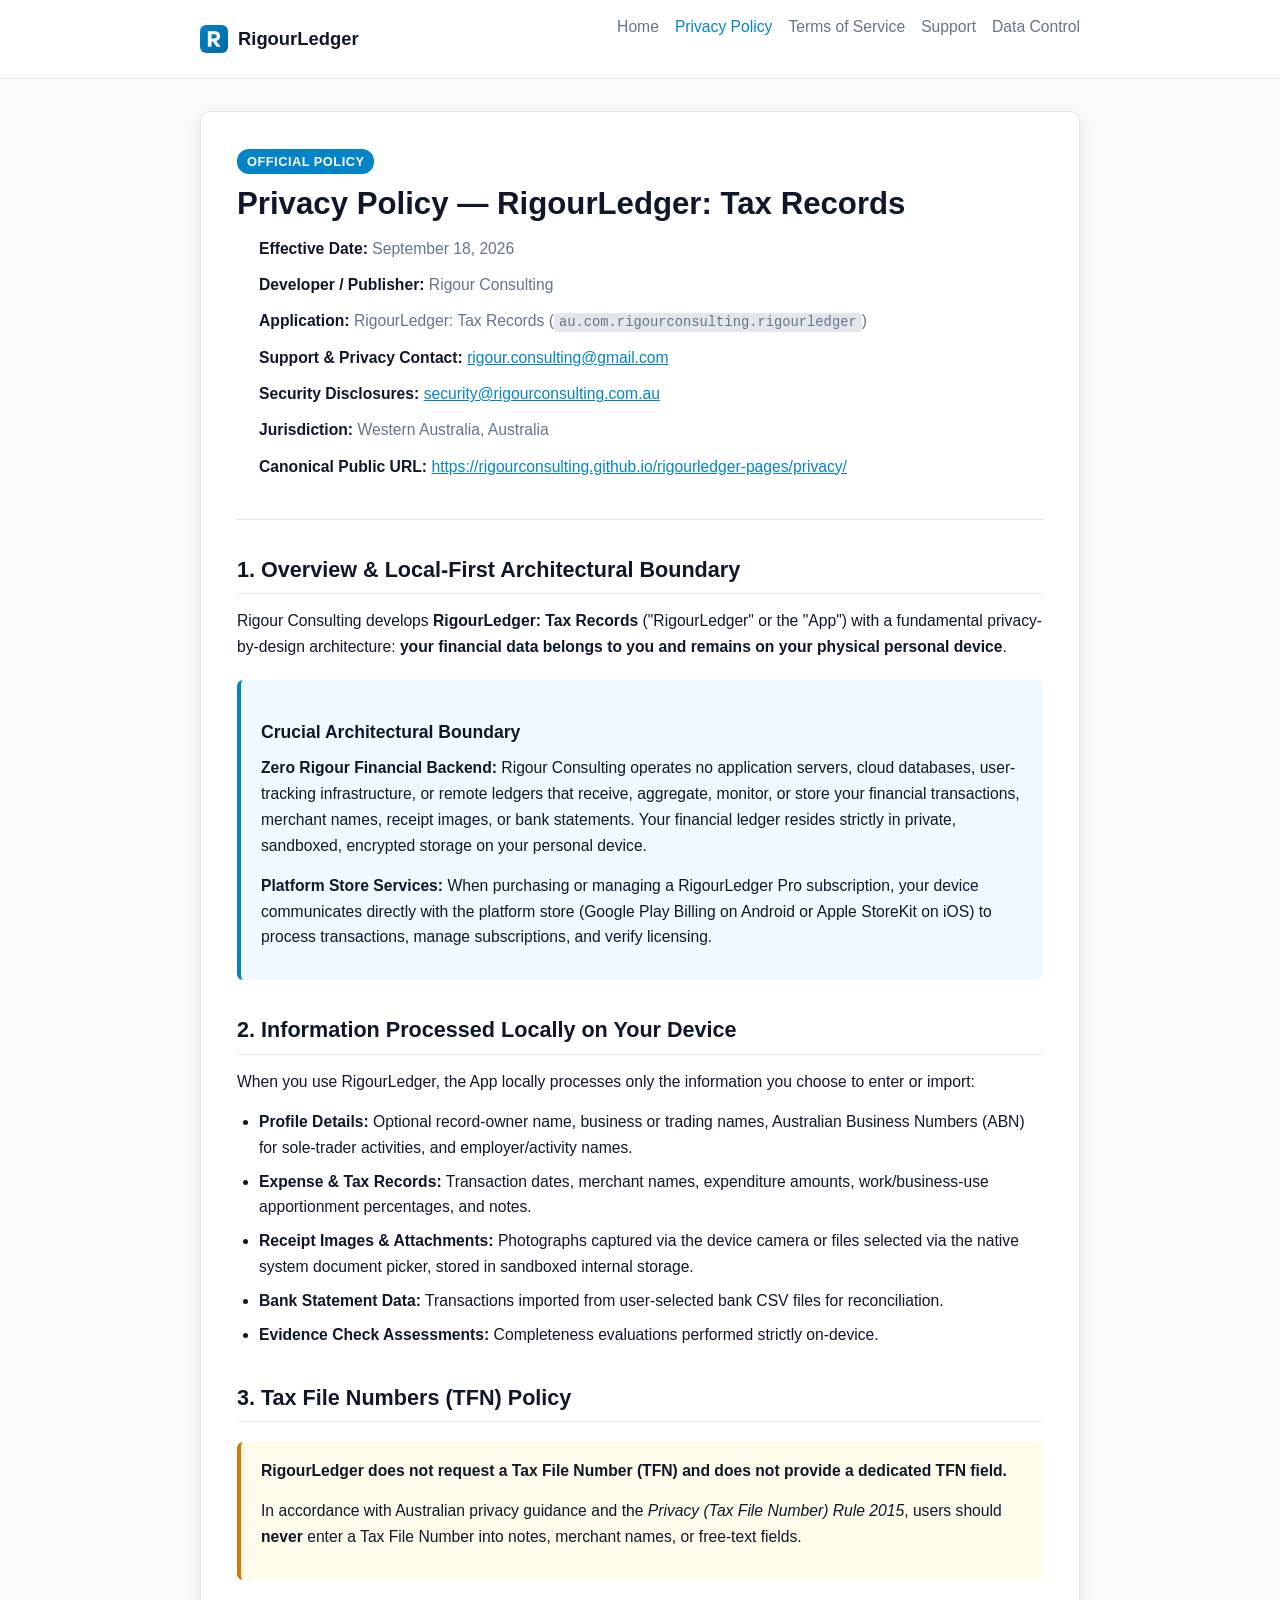
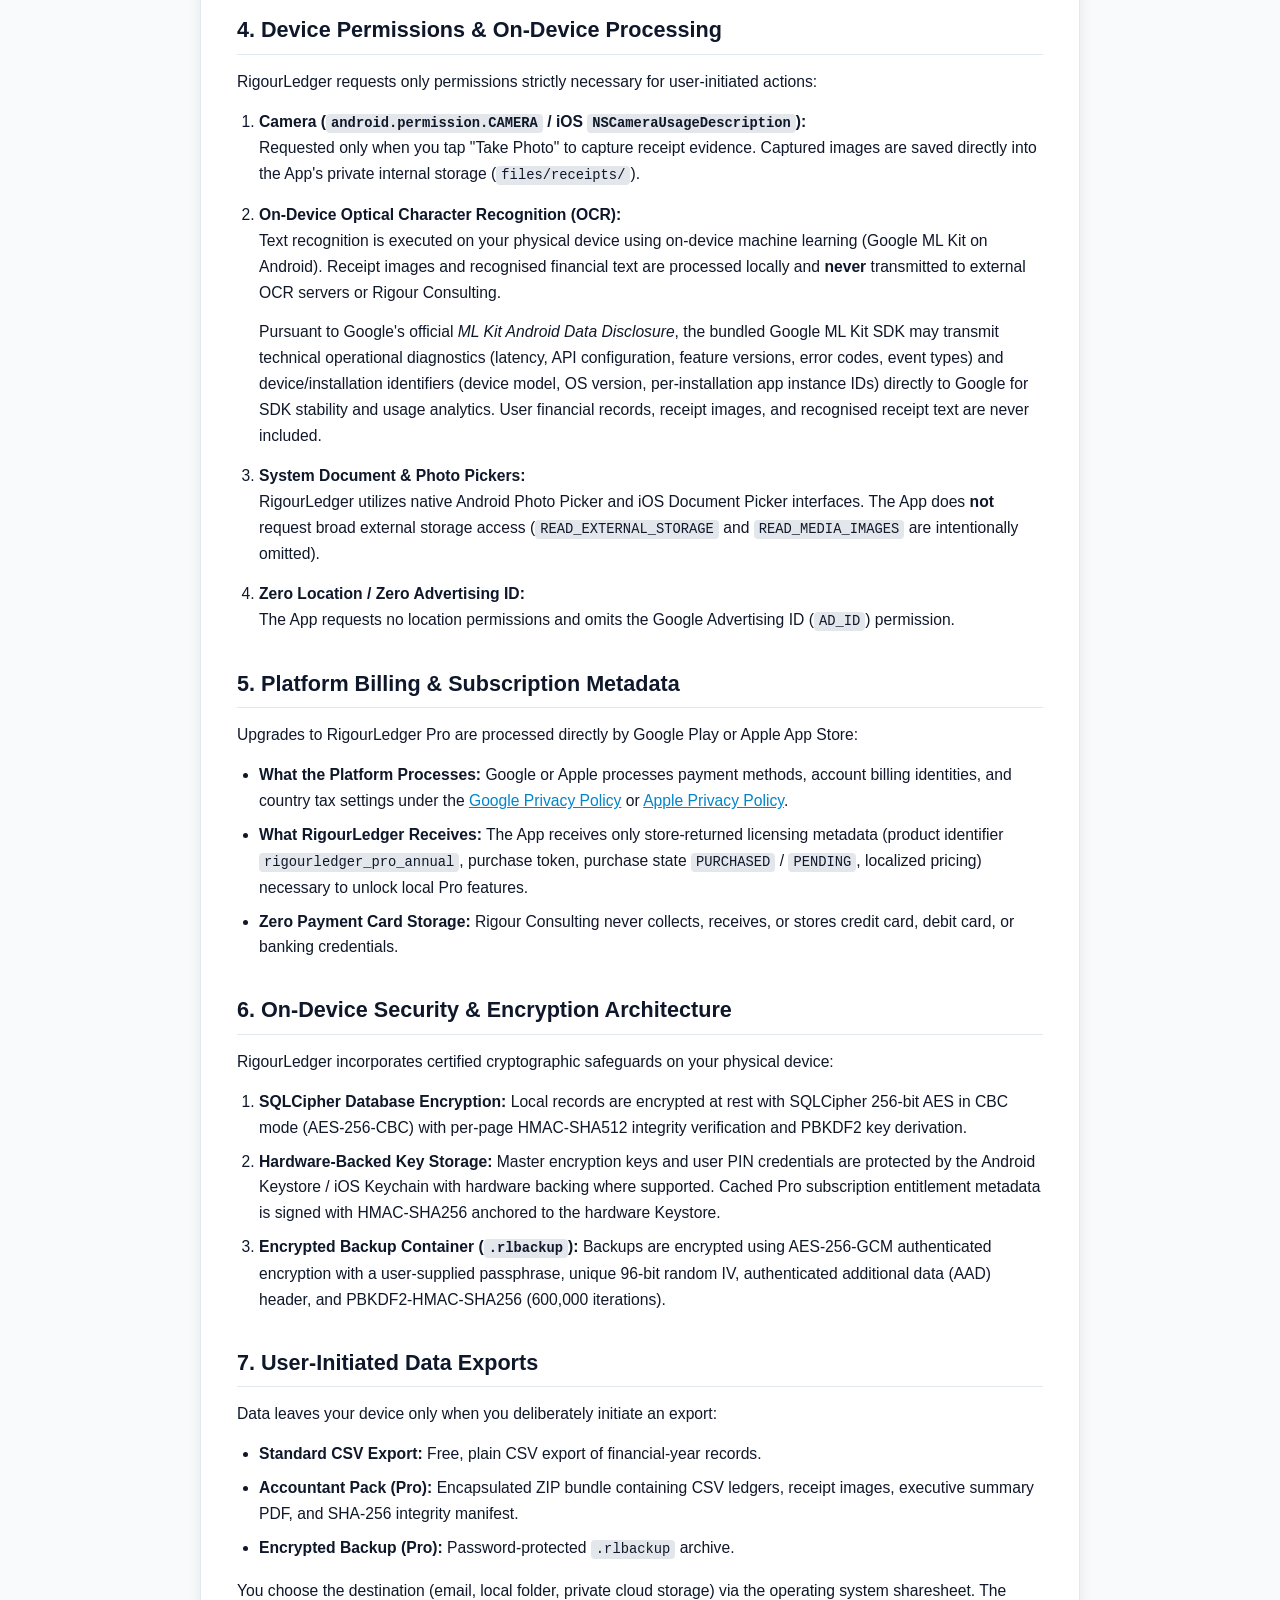
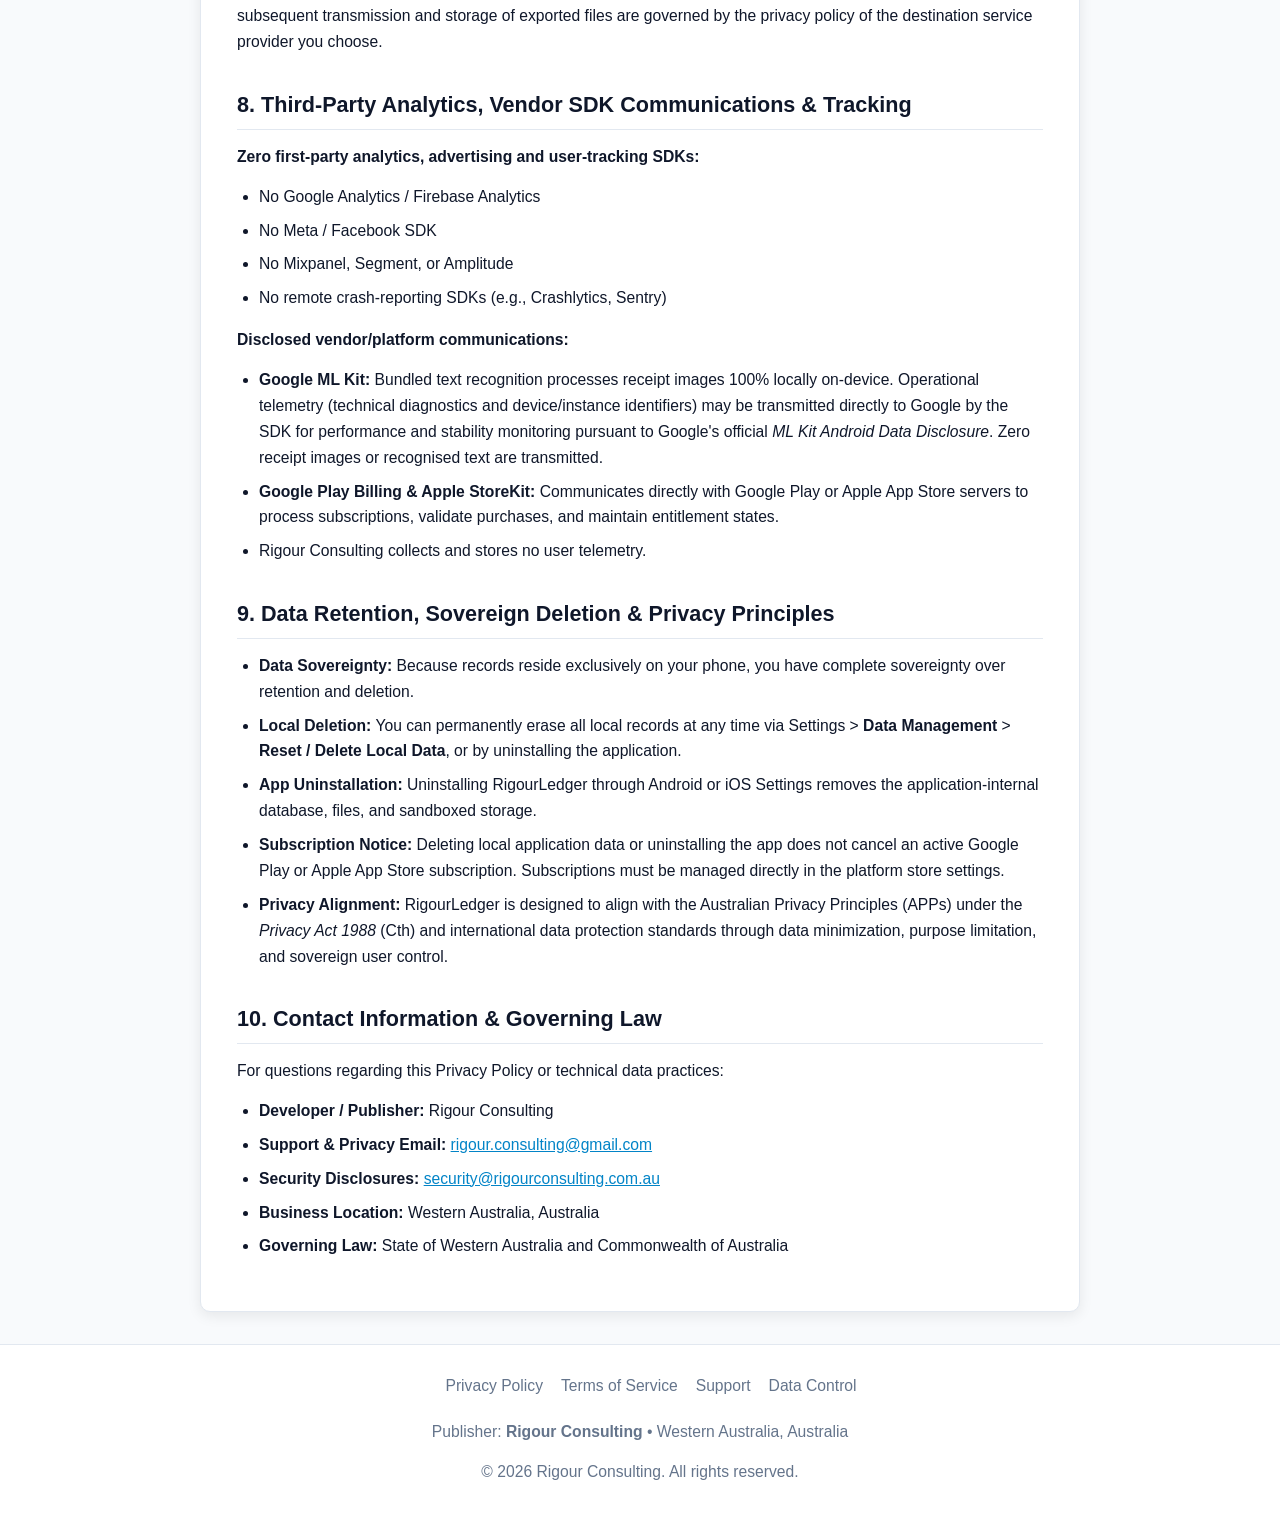
==== privacy/index.html @ b6b95591 "RigourLedger public compliance, legal and customer support portal" ====
<!DOCTYPE html>
<html lang="en">
<head>
  <meta charset="UTF-8">
  <meta name="viewport" content="width=device-width, initial-scale=1.0">
  <meta name="description" content="Privacy Policy for RigourLedger: Tax Records — A local-first, privacy-by-design Australian tax record-keeping application by Rigour Consulting.">
  <title>Privacy Policy — RigourLedger: Tax Records</title>
  <link rel="stylesheet" href="../assets/site.css">
  <link rel="icon" type="image/svg+xml" href="../assets/rigourledger-mark.svg">
</head>
<body>
  <nav class="site-nav">
    <div class="nav-container">
      <a href="../" class="brand-link">
        <img src="../assets/rigourledger-mark.svg" alt="RigourLedger Logo" class="brand-logo">
        <span>RigourLedger</span>
      </a>
      <ul class="nav-links">
        <li><a href="../">Home</a></li>
        <li><a href="./" class="active">Privacy Policy</a></li>
        <li><a href="../terms/">Terms of Service</a></li>
        <li><a href="../support/">Support</a></li>
        <li><a href="../data-deletion/">Data Control</a></li>
      </ul>
    </div>
  </nav>

  <main class="main-content">
    <article class="doc-card">
      <header class="doc-header">
        <span class="badge">Official Policy</span>
        <h1>Privacy Policy — RigourLedger: Tax Records</h1>
        <ul class="meta-details">
          <li><strong>Effective Date:</strong> September 18, 2026</li>
          <li><strong>Developer / Publisher:</strong> Rigour Consulting</li>
          <li><strong>Application:</strong> RigourLedger: Tax Records (<code>au.com.rigourconsulting.rigourledger</code>)</li>
          <li><strong>Support &amp; Privacy Contact:</strong> <a href="mailto:rigour.consulting@gmail.com">rigour.consulting@gmail.com</a></li>
          <li><strong>Security Disclosures:</strong> <a href="mailto:security@rigourconsulting.com.au">security@rigourconsulting.com.au</a></li>
          <li><strong>Jurisdiction:</strong> Western Australia, Australia</li>
          <li><strong>Canonical Public URL:</strong> <a href="https://rigourconsulting.github.io/rigourledger-pages/privacy/">https://rigourconsulting.github.io/rigourledger-pages/privacy/</a></li>
        </ul>
      </header>

      <section>
        <h2>1. Overview &amp; Local-First Architectural Boundary</h2>
        <p>Rigour Consulting develops <strong>RigourLedger: Tax Records</strong> ("RigourLedger" or the "App") with a fundamental privacy-by-design architecture: <strong>your financial data belongs to you and remains on your physical personal device</strong>.</p>

        <div class="callout">
          <h3>Crucial Architectural Boundary</h3>
          <p><strong>Zero Rigour Financial Backend:</strong> Rigour Consulting operates no application servers, cloud databases, user-tracking infrastructure, or remote ledgers that receive, aggregate, monitor, or store your financial transactions, merchant names, receipt images, or bank statements. Your financial ledger resides strictly in private, sandboxed, encrypted storage on your personal device.</p>
          <p><strong>Platform Store Services:</strong> When purchasing or managing a RigourLedger Pro subscription, your device communicates directly with the platform store (Google Play Billing on Android or Apple StoreKit on iOS) to process transactions, manage subscriptions, and verify licensing.</p>
        </div>
      </section>

      <section>
        <h2>2. Information Processed Locally on Your Device</h2>
        <p>When you use RigourLedger, the App locally processes only the information you choose to enter or import:</p>
        <ul>
          <li><strong>Profile Details:</strong> Optional record-owner name, business or trading names, Australian Business Numbers (ABN) for sole-trader activities, and employer/activity names.</li>
          <li><strong>Expense &amp; Tax Records:</strong> Transaction dates, merchant names, expenditure amounts, work/business-use apportionment percentages, and notes.</li>
          <li><strong>Receipt Images &amp; Attachments:</strong> Photographs captured via the device camera or files selected via the native system document picker, stored in sandboxed internal storage.</li>
          <li><strong>Bank Statement Data:</strong> Transactions imported from user-selected bank CSV files for reconciliation.</li>
          <li><strong>Evidence Check Assessments:</strong> Completeness evaluations performed strictly on-device.</li>
        </ul>
      </section>

      <section>
        <h2>3. Tax File Numbers (TFN) Policy</h2>
        <div class="callout-warning">
          <p><strong>RigourLedger does not request a Tax File Number (TFN) and does not provide a dedicated TFN field.</strong></p>
          <p>In accordance with Australian privacy guidance and the <em>Privacy (Tax File Number) Rule 2015</em>, users should <strong>never</strong> enter a Tax File Number into notes, merchant names, or free-text fields.</p>
        </div>
      </section>

      <section>
        <h2>4. Device Permissions &amp; On-Device Processing</h2>
        <p>RigourLedger requests only permissions strictly necessary for user-initiated actions:</p>
        <ol>
          <li>
            <strong>Camera (<code>android.permission.CAMERA</code> / iOS <code>NSCameraUsageDescription</code>):</strong>
            <p>Requested only when you tap "Take Photo" to capture receipt evidence. Captured images are saved directly into the App's private internal storage (<code>files/receipts/</code>).</p>
          </li>
          <li>
            <strong>On-Device Optical Character Recognition (OCR):</strong>
            <p>Text recognition is executed on your physical device using on-device machine learning (Google ML Kit on Android). Receipt images and recognised financial text are processed locally and <strong>never</strong> transmitted to external OCR servers or Rigour Consulting.</p>
            <p>Pursuant to Google's official <em>ML Kit Android Data Disclosure</em>, the bundled Google ML Kit SDK may transmit technical operational diagnostics (latency, API configuration, feature versions, error codes, event types) and device/installation identifiers (device model, OS version, per-installation app instance IDs) directly to Google for SDK stability and usage analytics. User financial records, receipt images, and recognised receipt text are never included.</p>
          </li>
          <li>
            <strong>System Document &amp; Photo Pickers:</strong>
            <p>RigourLedger utilizes native Android Photo Picker and iOS Document Picker interfaces. The App does <strong>not</strong> request broad external storage access (<code>READ_EXTERNAL_STORAGE</code> and <code>READ_MEDIA_IMAGES</code> are intentionally omitted).</p>
          </li>
          <li>
            <strong>Zero Location / Zero Advertising ID:</strong>
            <p>The App requests no location permissions and omits the Google Advertising ID (<code>AD_ID</code>) permission.</p>
          </li>
        </ol>
      </section>

      <section>
        <h2>5. Platform Billing &amp; Subscription Metadata</h2>
        <p>Upgrades to RigourLedger Pro are processed directly by Google Play or Apple App Store:</p>
        <ul>
          <li><strong>What the Platform Processes:</strong> Google or Apple processes payment methods, account billing identities, and country tax settings under the <a href="https://policies.google.com/privacy" target="_blank" rel="noopener noreferrer">Google Privacy Policy</a> or <a href="https://www.apple.com/legal/privacy/" target="_blank" rel="noopener noreferrer">Apple Privacy Policy</a>.</li>
          <li><strong>What RigourLedger Receives:</strong> The App receives only store-returned licensing metadata (product identifier <code>rigourledger_pro_annual</code>, purchase token, purchase state <code>PURCHASED</code> / <code>PENDING</code>, localized pricing) necessary to unlock local Pro features.</li>
          <li><strong>Zero Payment Card Storage:</strong> Rigour Consulting never collects, receives, or stores credit card, debit card, or banking credentials.</li>
        </ul>
      </section>

      <section>
        <h2>6. On-Device Security &amp; Encryption Architecture</h2>
        <p>RigourLedger incorporates certified cryptographic safeguards on your physical device:</p>
        <ol>
          <li><strong>SQLCipher Database Encryption:</strong> Local records are encrypted at rest with SQLCipher 256-bit AES in CBC mode (AES-256-CBC) with per-page HMAC-SHA512 integrity verification and PBKDF2 key derivation.</li>
          <li><strong>Hardware-Backed Key Storage:</strong> Master encryption keys and user PIN credentials are protected by the Android Keystore / iOS Keychain with hardware backing where supported. Cached Pro subscription entitlement metadata is signed with HMAC-SHA256 anchored to the hardware Keystore.</li>
          <li><strong>Encrypted Backup Container (<code>.rlbackup</code>):</strong> Backups are encrypted using AES-256-GCM authenticated encryption with a user-supplied passphrase, unique 96-bit random IV, authenticated additional data (AAD) header, and PBKDF2-HMAC-SHA256 (600,000 iterations).</li>
        </ol>
      </section>

      <section>
        <h2>7. User-Initiated Data Exports</h2>
        <p>Data leaves your device only when you deliberately initiate an export:</p>
        <ul>
          <li><strong>Standard CSV Export:</strong> Free, plain CSV export of financial-year records.</li>
          <li><strong>Accountant Pack (Pro):</strong> Encapsulated ZIP bundle containing CSV ledgers, receipt images, executive summary PDF, and SHA-256 integrity manifest.</li>
          <li><strong>Encrypted Backup (Pro):</strong> Password-protected <code>.rlbackup</code> archive.</li>
        </ul>
        <p>You choose the destination (email, local folder, private cloud storage) via the operating system sharesheet. The subsequent transmission and storage of exported files are governed by the privacy policy of the destination service provider you choose.</p>
      </section>

      <section>
        <h2>8. Third-Party Analytics, Vendor SDK Communications &amp; Tracking</h2>
        <p><strong>Zero first-party analytics, advertising and user-tracking SDKs:</strong></p>
        <ul>
          <li>No Google Analytics / Firebase Analytics</li>
          <li>No Meta / Facebook SDK</li>
          <li>No Mixpanel, Segment, or Amplitude</li>
          <li>No remote crash-reporting SDKs (e.g., Crashlytics, Sentry)</li>
        </ul>
        <p><strong>Disclosed vendor/platform communications:</strong></p>
        <ul>
          <li><strong>Google ML Kit:</strong> Bundled text recognition processes receipt images 100% locally on-device. Operational telemetry (technical diagnostics and device/instance identifiers) may be transmitted directly to Google by the SDK for performance and stability monitoring pursuant to Google's official <em>ML Kit Android Data Disclosure</em>. Zero receipt images or recognised text are transmitted.</li>
          <li><strong>Google Play Billing &amp; Apple StoreKit:</strong> Communicates directly with Google Play or Apple App Store servers to process subscriptions, validate purchases, and maintain entitlement states.</li>
          <li>Rigour Consulting collects and stores no user telemetry.</li>
        </ul>
      </section>

      <section>
        <h2>9. Data Retention, Sovereign Deletion &amp; Privacy Principles</h2>
        <ul>
          <li><strong>Data Sovereignty:</strong> Because records reside exclusively on your phone, you have complete sovereignty over retention and deletion.</li>
          <li><strong>Local Deletion:</strong> You can permanently erase all local records at any time via Settings &gt; <strong>Data Management</strong> &gt; <strong>Reset / Delete Local Data</strong>, or by uninstalling the application.</li>
          <li><strong>App Uninstallation:</strong> Uninstalling RigourLedger through Android or iOS Settings removes the application-internal database, files, and sandboxed storage.</li>
          <li><strong>Subscription Notice:</strong> Deleting local application data or uninstalling the app does not cancel an active Google Play or Apple App Store subscription. Subscriptions must be managed directly in the platform store settings.</li>
          <li><strong>Privacy Alignment:</strong> RigourLedger is designed to align with the Australian Privacy Principles (APPs) under the <em>Privacy Act 1988</em> (Cth) and international data protection standards through data minimization, purpose limitation, and sovereign user control.</li>
        </ul>
      </section>

      <section>
        <h2>10. Contact Information &amp; Governing Law</h2>
        <p>For questions regarding this Privacy Policy or technical data practices:</p>
        <ul>
          <li><strong>Developer / Publisher:</strong> Rigour Consulting</li>
          <li><strong>Support &amp; Privacy Email:</strong> <a href="mailto:rigour.consulting@gmail.com">rigour.consulting@gmail.com</a></li>
          <li><strong>Security Disclosures:</strong> <a href="mailto:security@rigourconsulting.com.au">security@rigourconsulting.com.au</a></li>
          <li><strong>Business Location:</strong> Western Australia, Australia</li>
          <li><strong>Governing Law:</strong> State of Western Australia and Commonwealth of Australia</li>
        </ul>
      </section>
    </article>
  </main>

  <footer class="site-footer">
    <ul class="footer-nav">
      <li><a href="../privacy/" class="active">Privacy Policy</a></li>
      <li><a href="../terms/">Terms of Service</a></li>
      <li><a href="../support/">Support</a></li>
      <li><a href="../data-deletion/">Data Control</a></li>
    </ul>
    <p>Publisher: <strong>Rigour Consulting</strong> &bull; Western Australia, Australia</p>
    <p>&copy; 2026 Rigour Consulting. All rights reserved.</p>
  </footer>
</body>
</html>
---- assets/site.css ----
:root {
  --bg-color: #0f172a;
  --card-bg: #1e293b;
  --border-color: #334155;
  --text-main: #f8fafc;
  --text-muted: #94a3b8;
  --accent: #38bdf8;
  --accent-hover: #0284c7;
  --accent-badge: #0284c7;
  --callout-bg: #0c4a6e;
  --callout-border: #38bdf8;
  --warning-bg: #451a03;
  --warning-border: #f59e0b;
  --nav-bg: rgba(15, 23, 42, 0.9);
}

@media (prefers-color-scheme: light) {
  :root {
    --bg-color: #f8fafc;
    --card-bg: #ffffff;
    --border-color: #e2e8f0;
    --text-main: #0f172a;
    --text-muted: #64748b;
    --accent: #0284c7;
    --accent-hover: #0369a1;
    --accent-badge: #0284c7;
    --callout-bg: #f0f9ff;
    --callout-border: #0284c7;
    --warning-bg: #fffbeb;
    --warning-border: #d97706;
    --nav-bg: rgba(255, 255, 255, 0.9);
  }
}

* {
  box-sizing: border-box;
  margin: 0;
  padding: 0;
}

body {
  font-family: -apple-system, BlinkMacSystemFont, "Segoe UI", Roboto, Helvetica, Arial, sans-serif;
  line-height: 1.65;
  color: var(--text-main);
  background-color: var(--bg-color);
  padding: 0;
  min-height: 100vh;
  display: flex;
  flex-direction: column;
}

.site-nav {
  position: sticky;
  top: 0;
  backdrop-filter: blur(8px);
  background-color: var(--nav-bg);
  border-bottom: 1px solid var(--border-color);
  z-index: 100;
}

.nav-container {
  max-width: 920px;
  margin: 0 auto;
  padding: 14px 20px;
  display: flex;
  justify-content: space-between;
  align-items: center;
  flex-wrap: wrap;
  gap: 12px;
}

.brand-link {
  display: flex;
  align-items: center;
  gap: 10px;
  text-decoration: none;
  color: var(--text-main);
  font-weight: 700;
  font-size: 1.15rem;
}

.brand-logo {
  width: 28px;
  height: 28px;
}

.nav-links {
  display: flex;
  gap: 16px;
  list-style: none;
  font-size: 0.92rem;
  flex-wrap: wrap;
}

.nav-links a {
  text-decoration: none;
  color: var(--text-muted);
  font-weight: 500;
  transition: color 0.15s ease;
}

.nav-links a:hover,
.nav-links a.active {
  color: var(--accent);
}

.main-content {
  flex: 1;
  max-width: 920px;
  width: 100%;
  margin: 32px auto;
  padding: 0 20px;
}

.doc-card {
  background: var(--card-bg);
  border: 1px solid var(--border-color);
  border-radius: 10px;
  padding: 36px;
  box-shadow: 0 4px 14px rgba(0, 0, 0, 0.08);
}

@media (max-width: 640px) {
  .doc-card {
    padding: 22px 18px;
  }
}

.doc-header {
  border-bottom: 1px solid var(--border-color);
  padding-bottom: 22px;
  margin-bottom: 28px;
}

h1 {
  font-size: 1.95rem;
  line-height: 1.3;
  margin-bottom: 10px;
  color: var(--text-main);
}

.badge {
  display: inline-block;
  background-color: var(--accent-badge);
  color: #ffffff;
  padding: 2px 10px;
  border-radius: 12px;
  font-size: 0.8rem;
  font-weight: 600;
  margin-bottom: 10px;
  text-transform: uppercase;
  letter-spacing: 0.5px;
}

.meta-details {
  list-style: none;
  font-size: 0.92rem;
  color: var(--text-muted);
  line-height: 1.8;
}

.meta-details strong {
  color: var(--text-main);
}

h2 {
  font-size: 1.35rem;
  margin-top: 32px;
  margin-bottom: 14px;
  border-bottom: 1px solid var(--border-color);
  padding-bottom: 6px;
  color: var(--text-main);
}

h3 {
  font-size: 1.1rem;
  margin-top: 22px;
  margin-bottom: 8px;
  color: var(--text-main);
}

p {
  margin-bottom: 14px;
  font-size: 0.98rem;
}

ul, ol {
  margin-bottom: 16px;
  padding-left: 22px;
}

li {
  margin-bottom: 8px;
  font-size: 0.98rem;
}

.callout {
  background-color: var(--callout-bg);
  border-left: 4px solid var(--callout-border);
  padding: 16px 20px;
  border-radius: 6px;
  margin: 20px 0;
}

.callout-warning {
  background-color: var(--warning-bg);
  border-left: 4px solid var(--warning-border);
  padding: 16px 20px;
  border-radius: 6px;
  margin: 20px 0;
}

code {
  font-family: ui-monospace, SFMono-Regular, "SF Mono", Menlo, Consolas, monospace;
  font-size: 0.88em;
  background-color: rgba(100, 116, 139, 0.18);
  padding: 2px 5px;
  border-radius: 4px;
}

a {
  color: var(--accent);
  text-decoration: underline;
}

a:hover {
  color: var(--accent-hover);
}

.site-footer {
  border-top: 1px solid var(--border-color);
  margin-top: auto;
  padding: 28px 20px;
  font-size: 0.88rem;
  color: var(--text-muted);
  text-align: center;
  background-color: var(--card-bg);
}

.footer-nav {
  display: flex;
  justify-content: center;
  gap: 18px;
  margin-bottom: 12px;
  flex-wrap: wrap;
  list-style: none;
}

.footer-nav a {
  color: var(--text-muted);
  text-decoration: none;
}

.footer-nav a:hover {
  color: var(--accent);
}

/* Home Grid Styles */
.hero {
  text-align: center;
  padding: 30px 10px 40px;
}

.hero-title {
  font-size: 2.4rem;
  font-weight: 800;
  margin-bottom: 8px;
  letter-spacing: -0.5px;
}

.hero-subtitle {
  font-size: 1.25rem;
  color: var(--accent);
  font-weight: 600;
  margin-bottom: 16px;
}

.hero-tagline {
  font-size: 1.05rem;
  color: var(--text-muted);
  max-width: 620px;
  margin: 0 auto;
}

.portal-grid {
  display: grid;
  grid-template-columns: repeat(auto-fit, minmax(250px, 1fr));
  gap: 20px;
  margin-top: 24px;
}

.portal-card {
  background: var(--card-bg);
  border: 1px solid var(--border-color);
  border-radius: 8px;
  padding: 24px;
  text-decoration: none;
  color: inherit;
  transition: transform 0.15s ease, border-color 0.15s ease;
  display: flex;
  flex-direction: column;
}

.portal-card:hover {
  transform: translateY(-2px);
  border-color: var(--accent);
}

.portal-card h3 {
  margin-top: 0;
  color: var(--accent);
  font-size: 1.15rem;
}

.portal-card p {
  color: var(--text-muted);
  font-size: 0.92rem;
  margin-bottom: 0;
  flex-grow: 1;
}
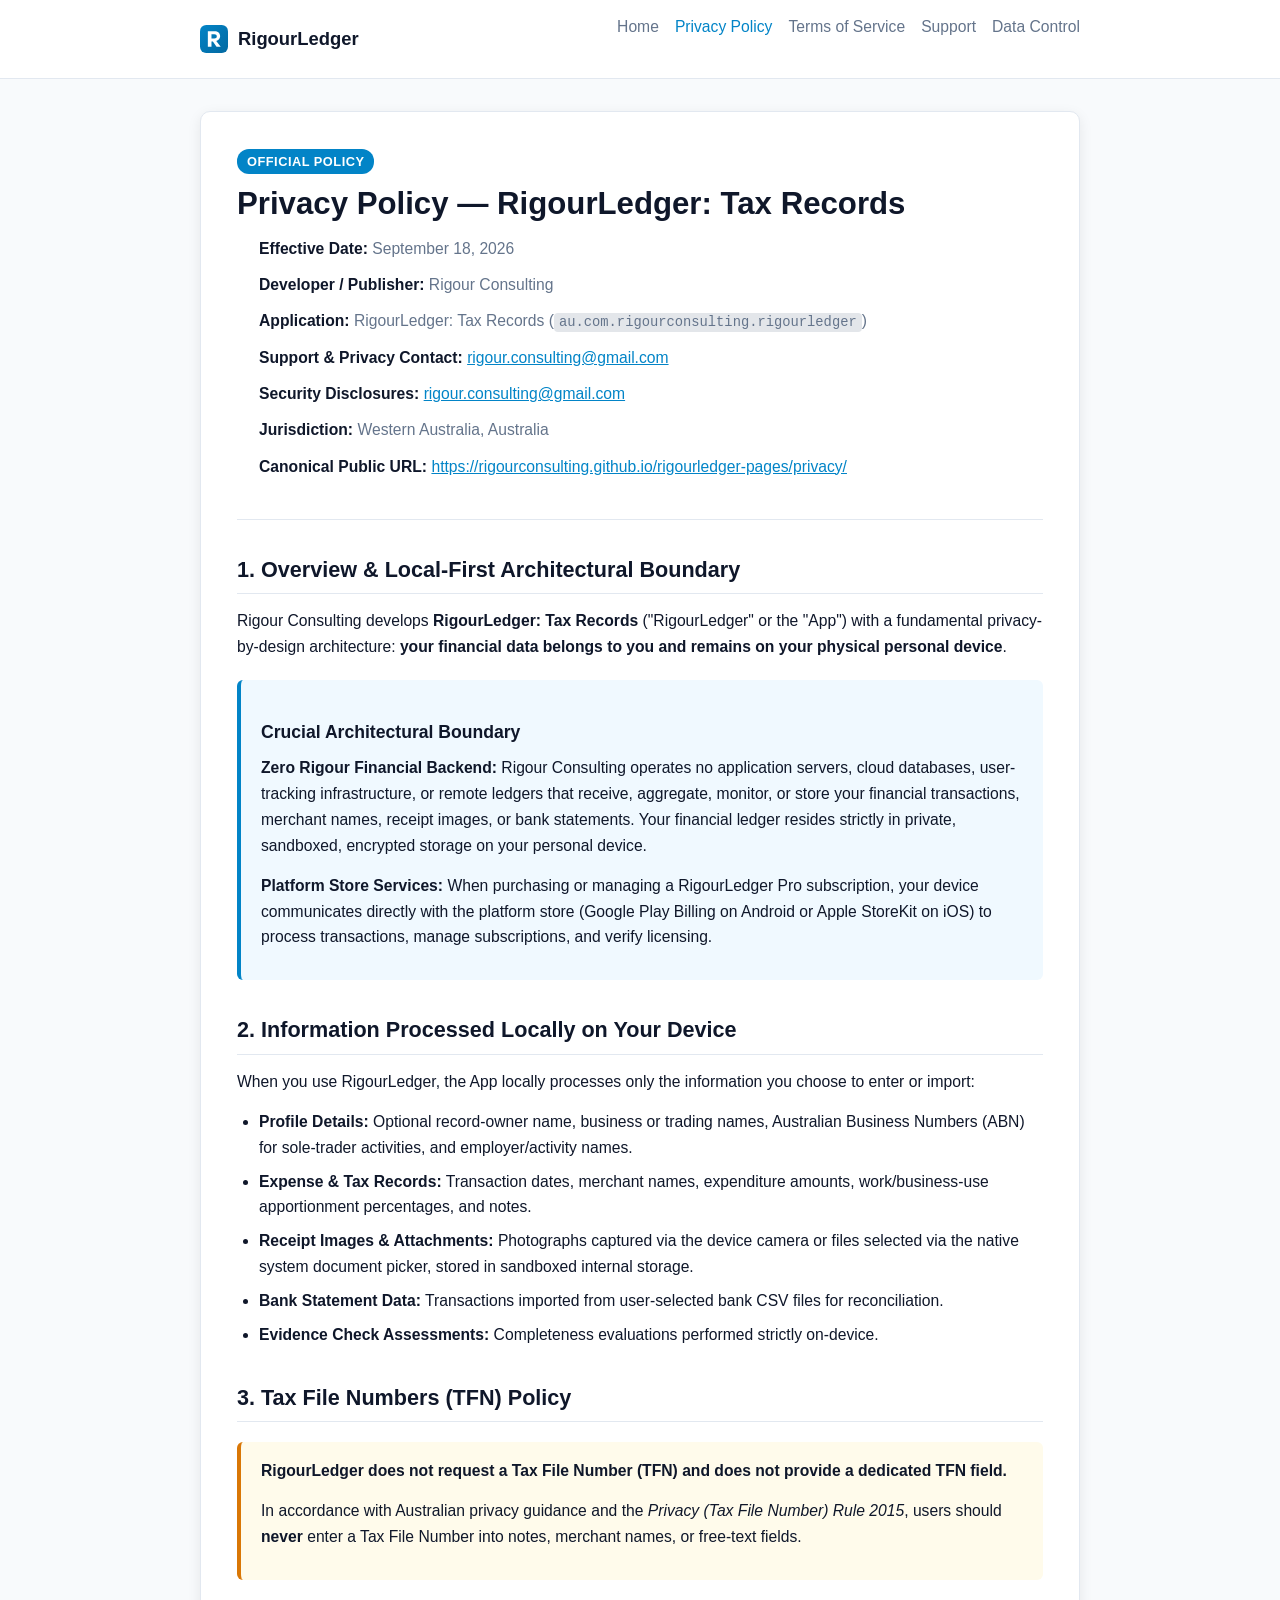
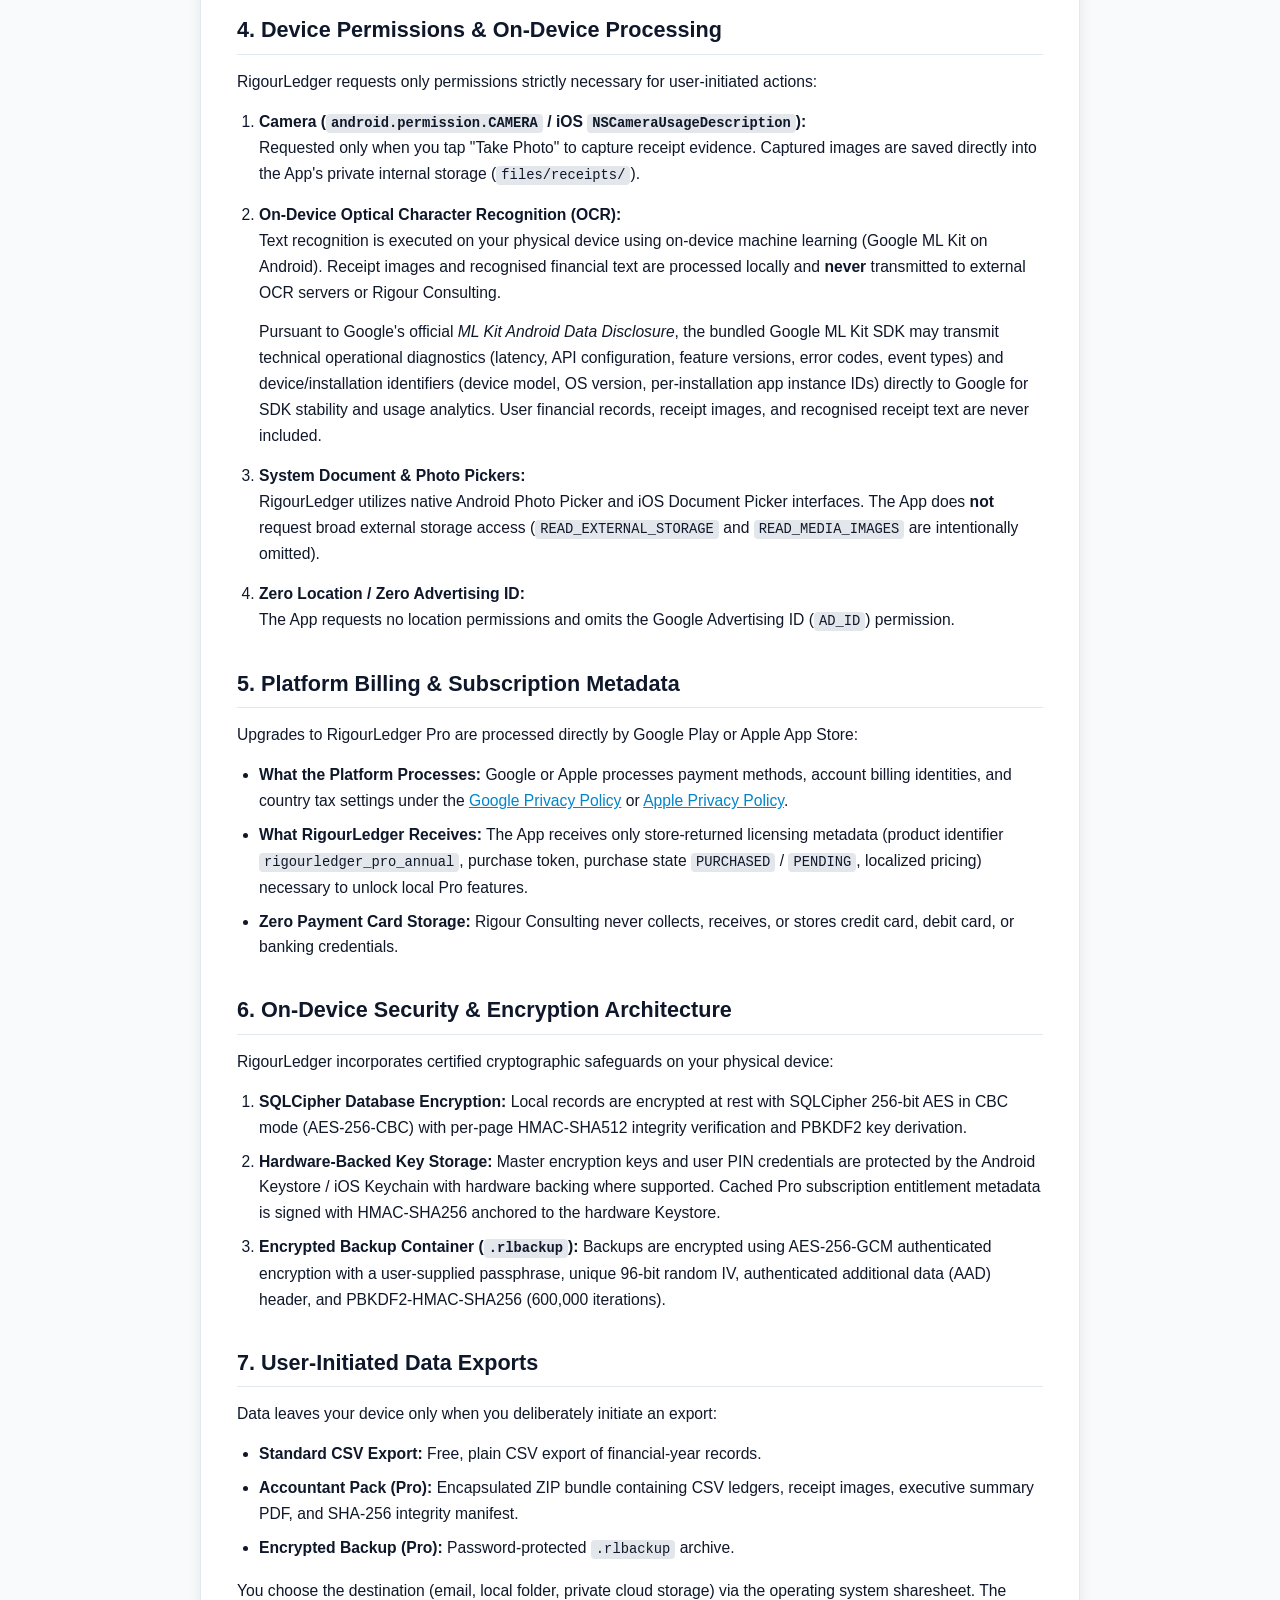
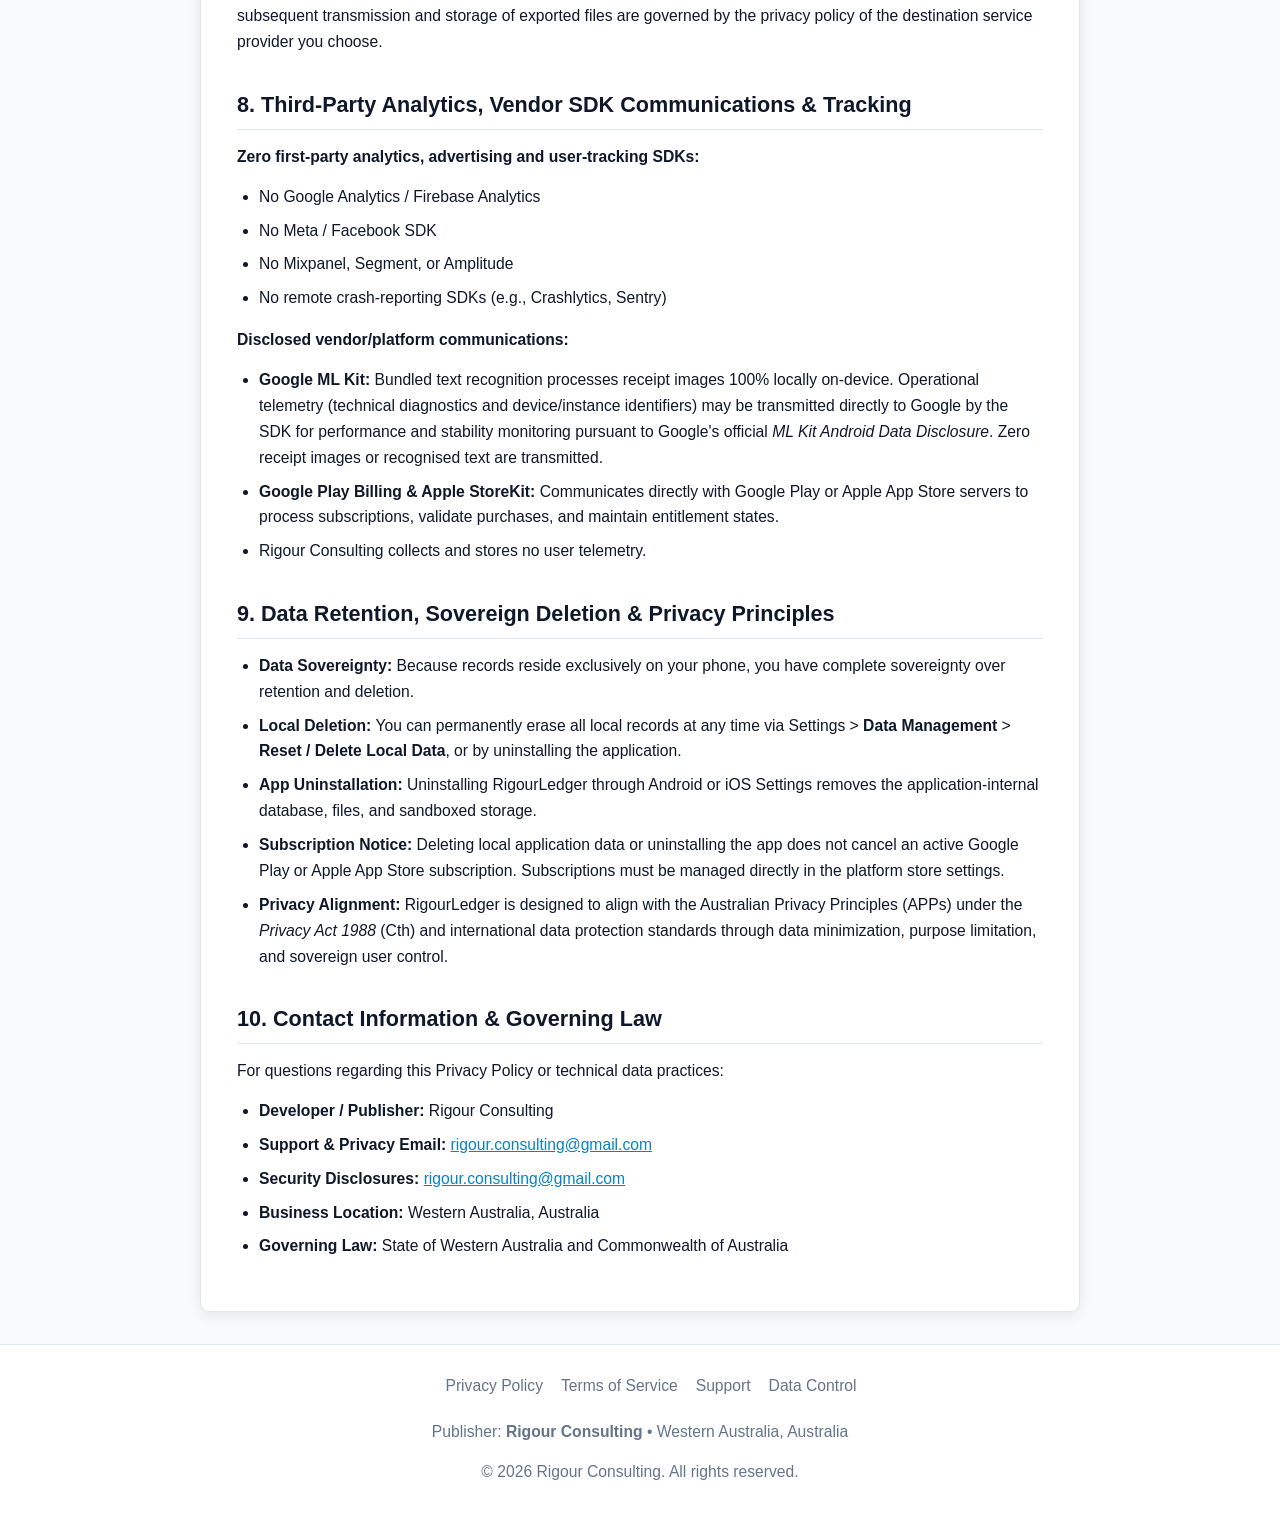
==== commit 1f447283: "fix(contact): align security inquiries email to rigour.consulting@gmail.com" ====
--- a/privacy/index.html
+++ b/privacy/index.html
@@ -35,7 +35,7 @@
           <li><strong>Developer / Publisher:</strong> Rigour Consulting</li>
           <li><strong>Application:</strong> RigourLedger: Tax Records (<code>au.com.rigourconsulting.rigourledger</code>)</li>
           <li><strong>Support &amp; Privacy Contact:</strong> <a href="mailto:rigour.consulting@gmail.com">rigour.consulting@gmail.com</a></li>
-          <li><strong>Security Disclosures:</strong> <a href="mailto:security@rigourconsulting.com.au">security@rigourconsulting.com.au</a></li>
+          <li><strong>Security Disclosures:</strong> <a href="mailto:rigour.consulting@gmail.com">rigour.consulting@gmail.com</a></li>
           <li><strong>Jurisdiction:</strong> Western Australia, Australia</li>
           <li><strong>Canonical Public URL:</strong> <a href="https://rigourconsulting.github.io/rigourledger-pages/privacy/">https://rigourconsulting.github.io/rigourledger-pages/privacy/</a></li>
         </ul>
@@ -161,7 +161,7 @@
         <ul>
           <li><strong>Developer / Publisher:</strong> Rigour Consulting</li>
           <li><strong>Support &amp; Privacy Email:</strong> <a href="mailto:rigour.consulting@gmail.com">rigour.consulting@gmail.com</a></li>
-          <li><strong>Security Disclosures:</strong> <a href="mailto:security@rigourconsulting.com.au">security@rigourconsulting.com.au</a></li>
+          <li><strong>Security Disclosures:</strong> <a href="mailto:rigour.consulting@gmail.com">rigour.consulting@gmail.com</a></li>
           <li><strong>Business Location:</strong> Western Australia, Australia</li>
           <li><strong>Governing Law:</strong> State of Western Australia and Commonwealth of Australia</li>
         </ul>
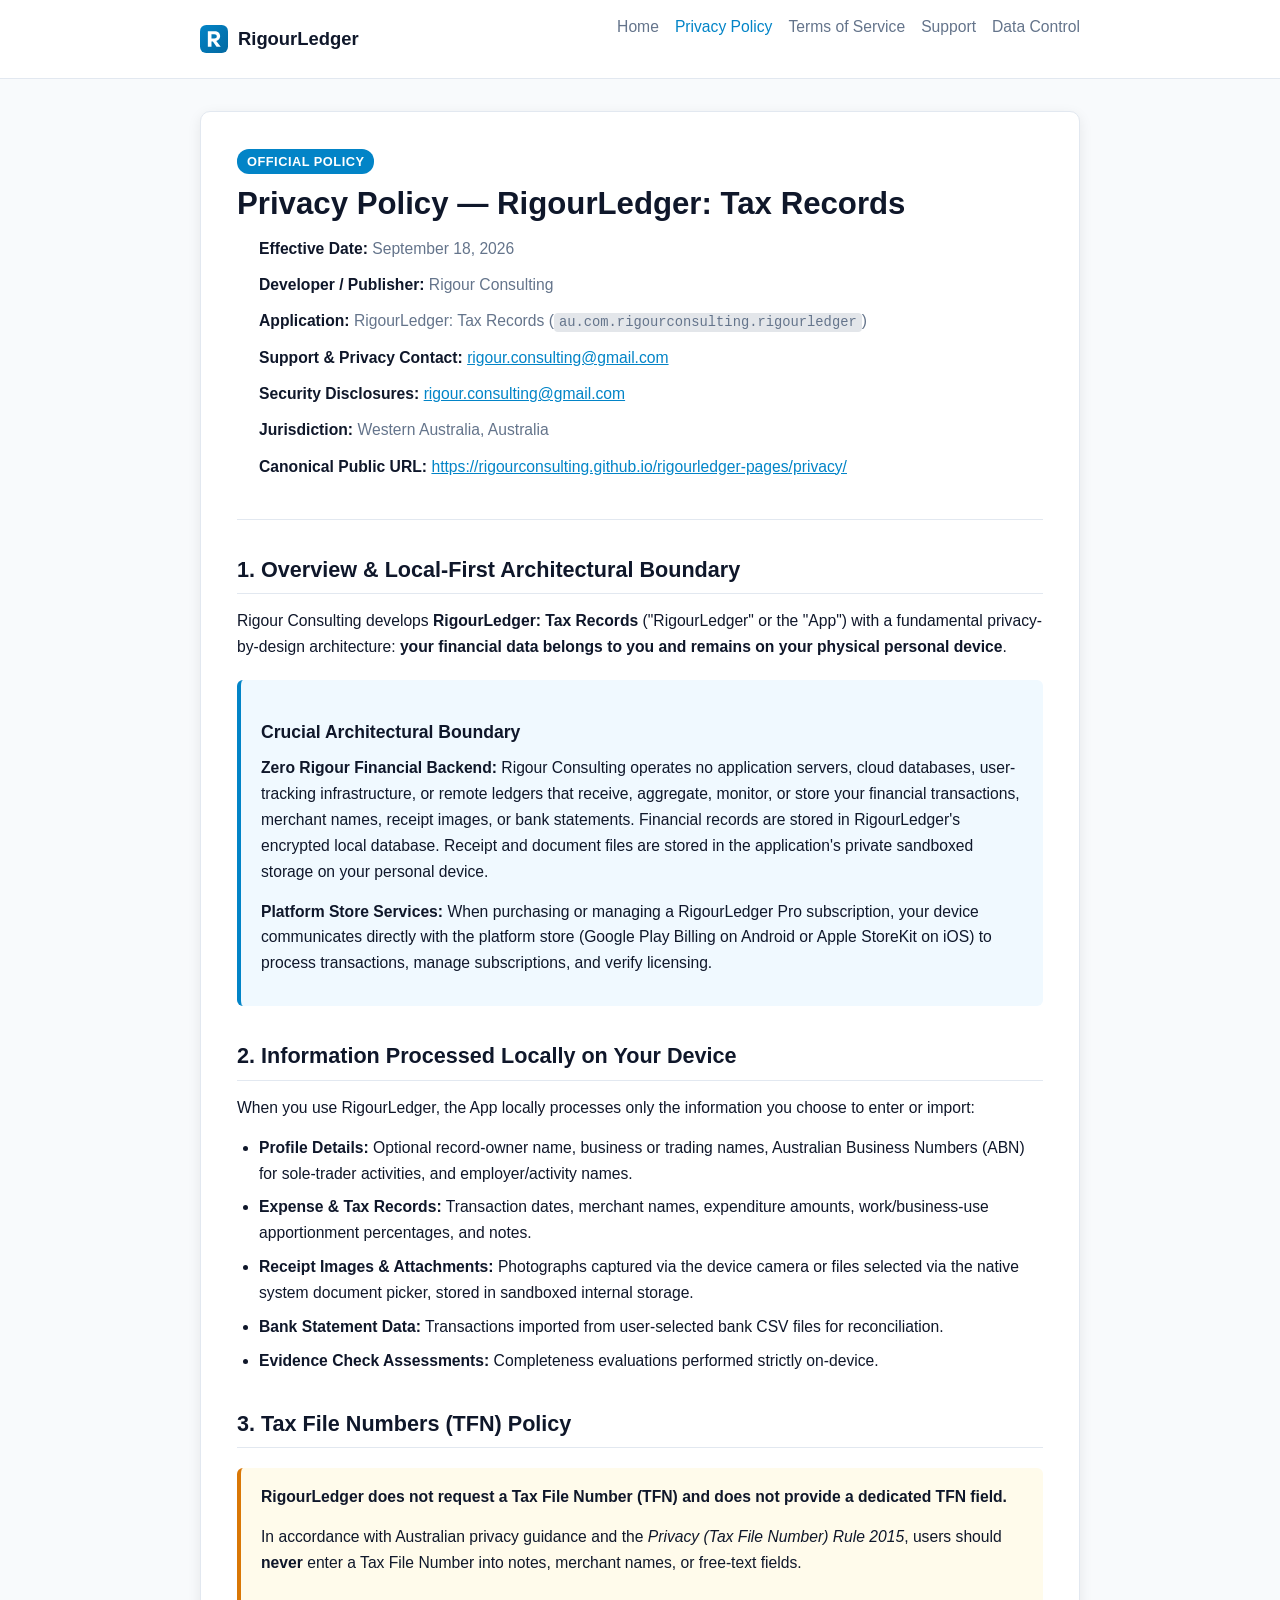
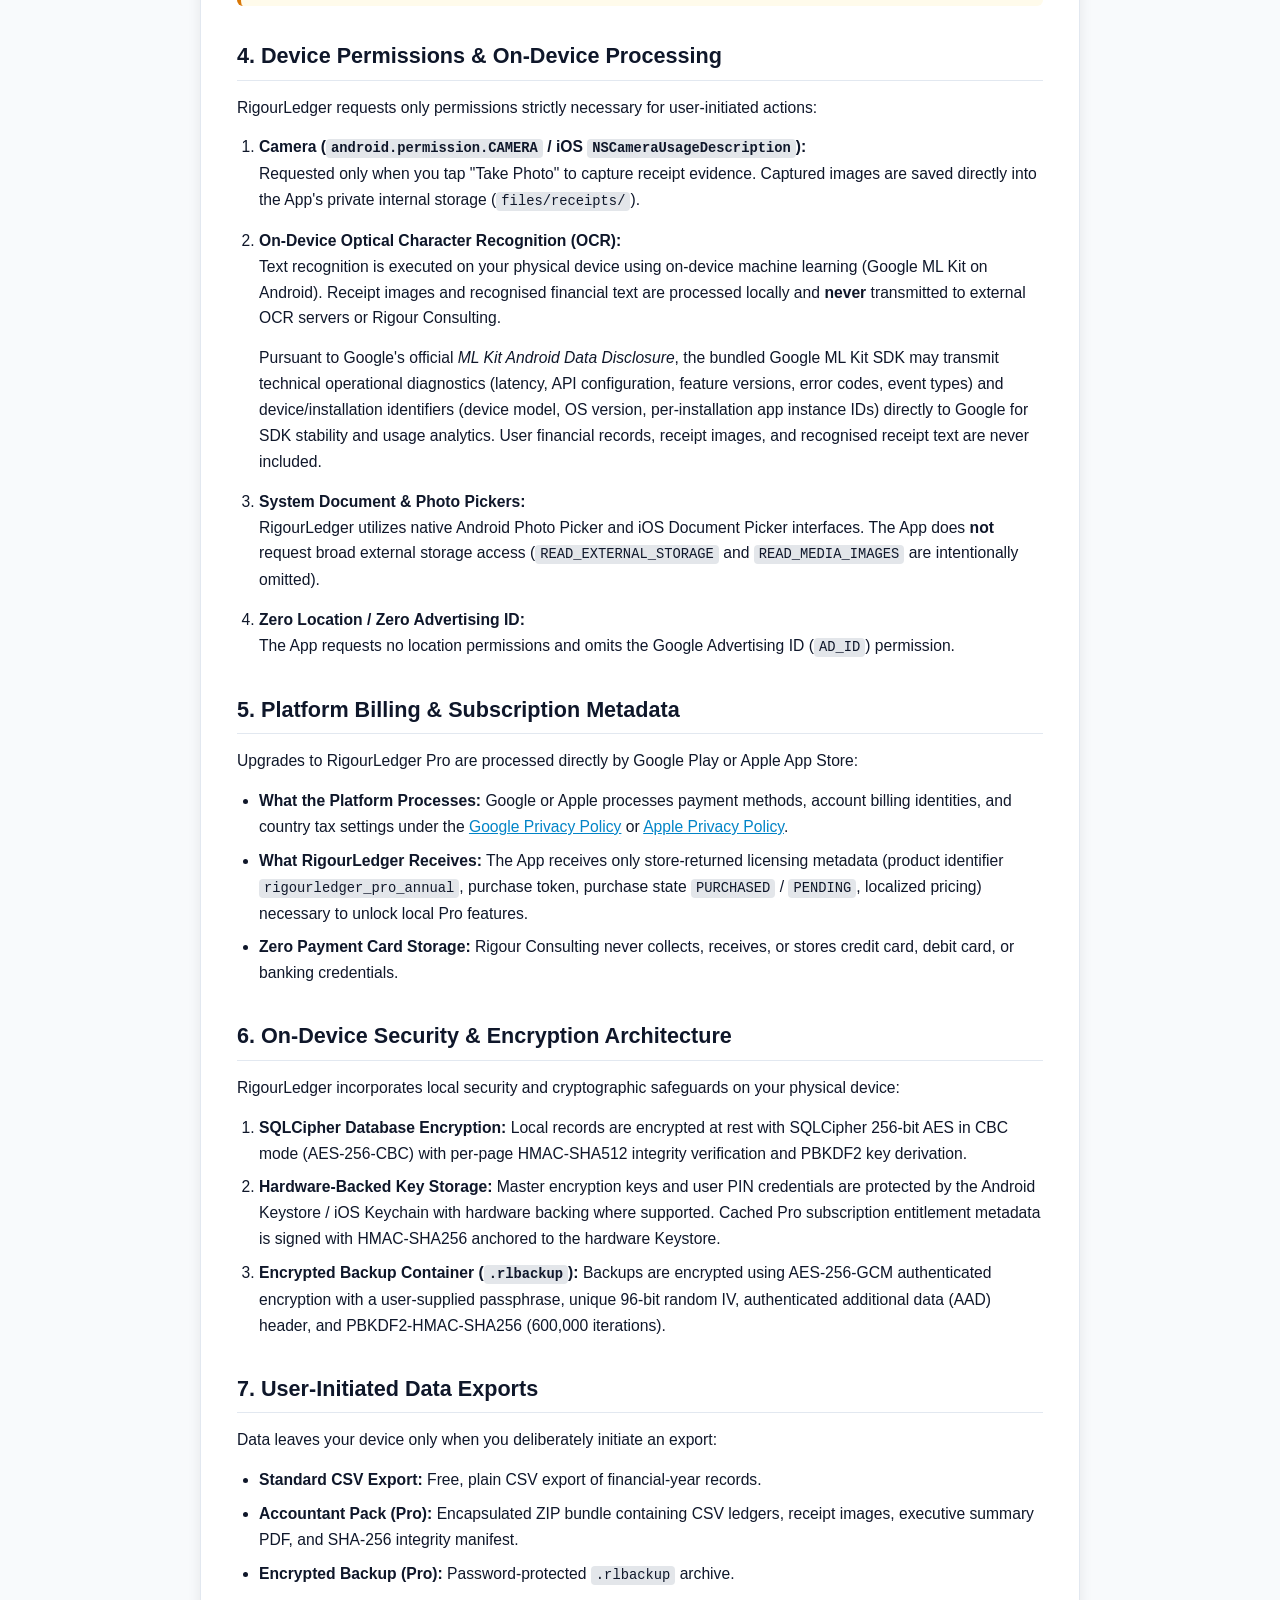
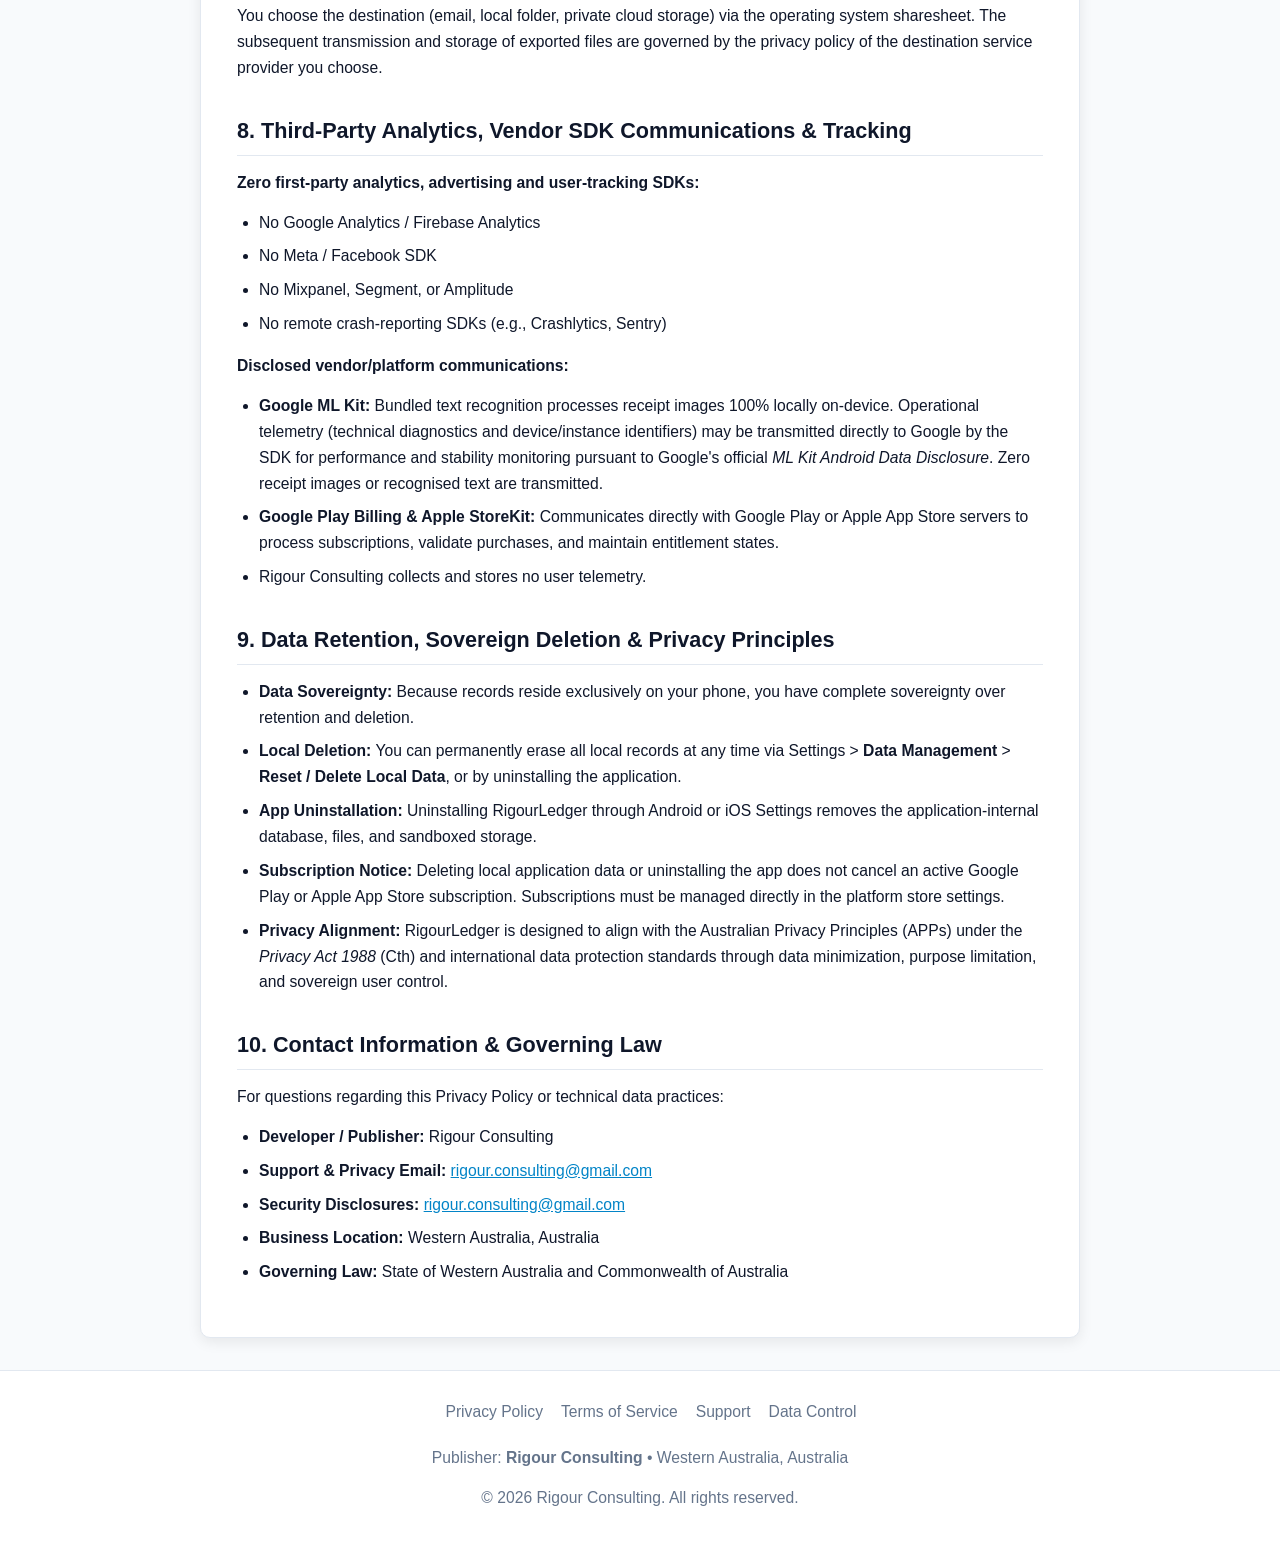
==== commit 0de643d3: "fix(compliance): refine storage, cryptographic, CSV and data control statements" ====
--- a/privacy/index.html
+++ b/privacy/index.html
@@ -47,7 +47,7 @@
 
         <div class="callout">
           <h3>Crucial Architectural Boundary</h3>
-          <p><strong>Zero Rigour Financial Backend:</strong> Rigour Consulting operates no application servers, cloud databases, user-tracking infrastructure, or remote ledgers that receive, aggregate, monitor, or store your financial transactions, merchant names, receipt images, or bank statements. Your financial ledger resides strictly in private, sandboxed, encrypted storage on your personal device.</p>
+          <p><strong>Zero Rigour Financial Backend:</strong> Rigour Consulting operates no application servers, cloud databases, user-tracking infrastructure, or remote ledgers that receive, aggregate, monitor, or store your financial transactions, merchant names, receipt images, or bank statements. Financial records are stored in RigourLedger's encrypted local database. Receipt and document files are stored in the application's private sandboxed storage on your personal device.</p>
           <p><strong>Platform Store Services:</strong> When purchasing or managing a RigourLedger Pro subscription, your device communicates directly with the platform store (Google Play Billing on Android or Apple StoreKit on iOS) to process transactions, manage subscriptions, and verify licensing.</p>
         </div>
       </section>
@@ -108,7 +108,7 @@
 
       <section>
         <h2>6. On-Device Security &amp; Encryption Architecture</h2>
-        <p>RigourLedger incorporates certified cryptographic safeguards on your physical device:</p>
+        <p>RigourLedger incorporates local security and cryptographic safeguards on your physical device:</p>
         <ol>
           <li><strong>SQLCipher Database Encryption:</strong> Local records are encrypted at rest with SQLCipher 256-bit AES in CBC mode (AES-256-CBC) with per-page HMAC-SHA512 integrity verification and PBKDF2 key derivation.</li>
           <li><strong>Hardware-Backed Key Storage:</strong> Master encryption keys and user PIN credentials are protected by the Android Keystore / iOS Keychain with hardware backing where supported. Cached Pro subscription entitlement metadata is signed with HMAC-SHA256 anchored to the hardware Keystore.</li>
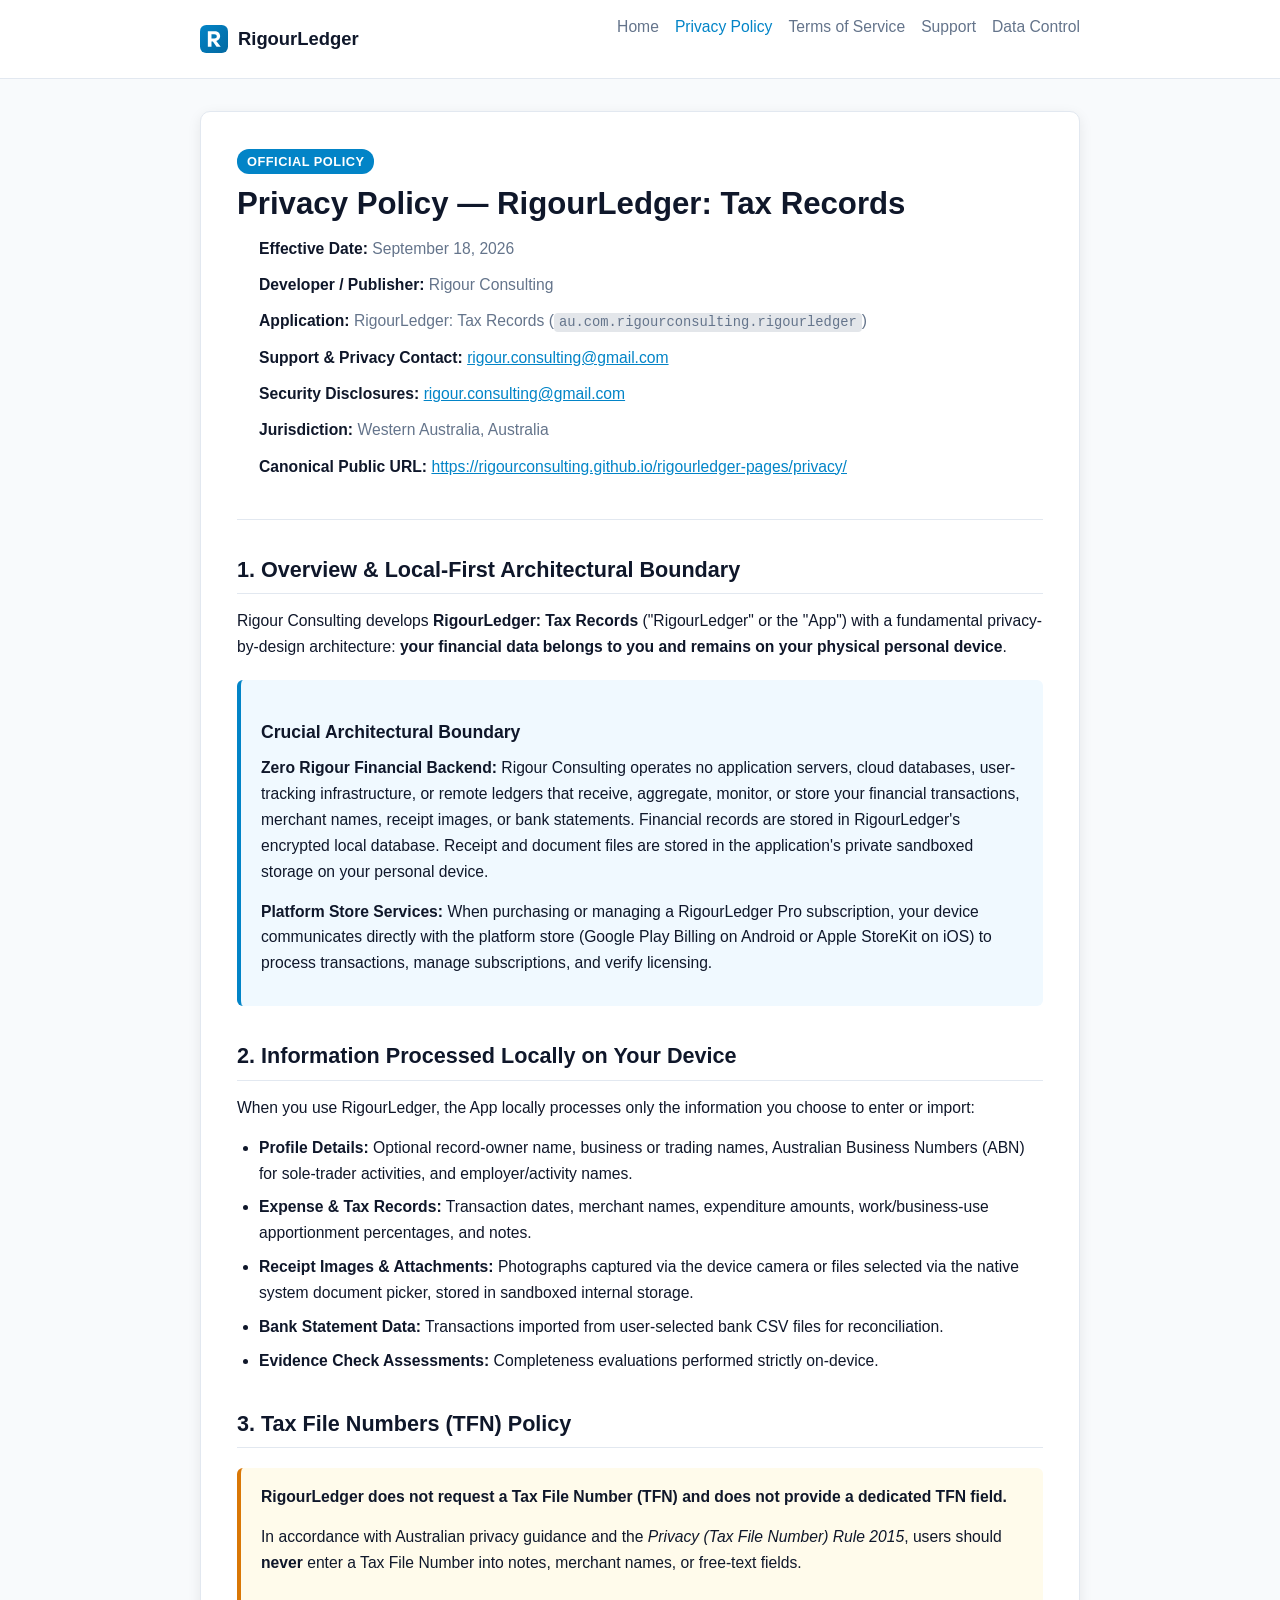
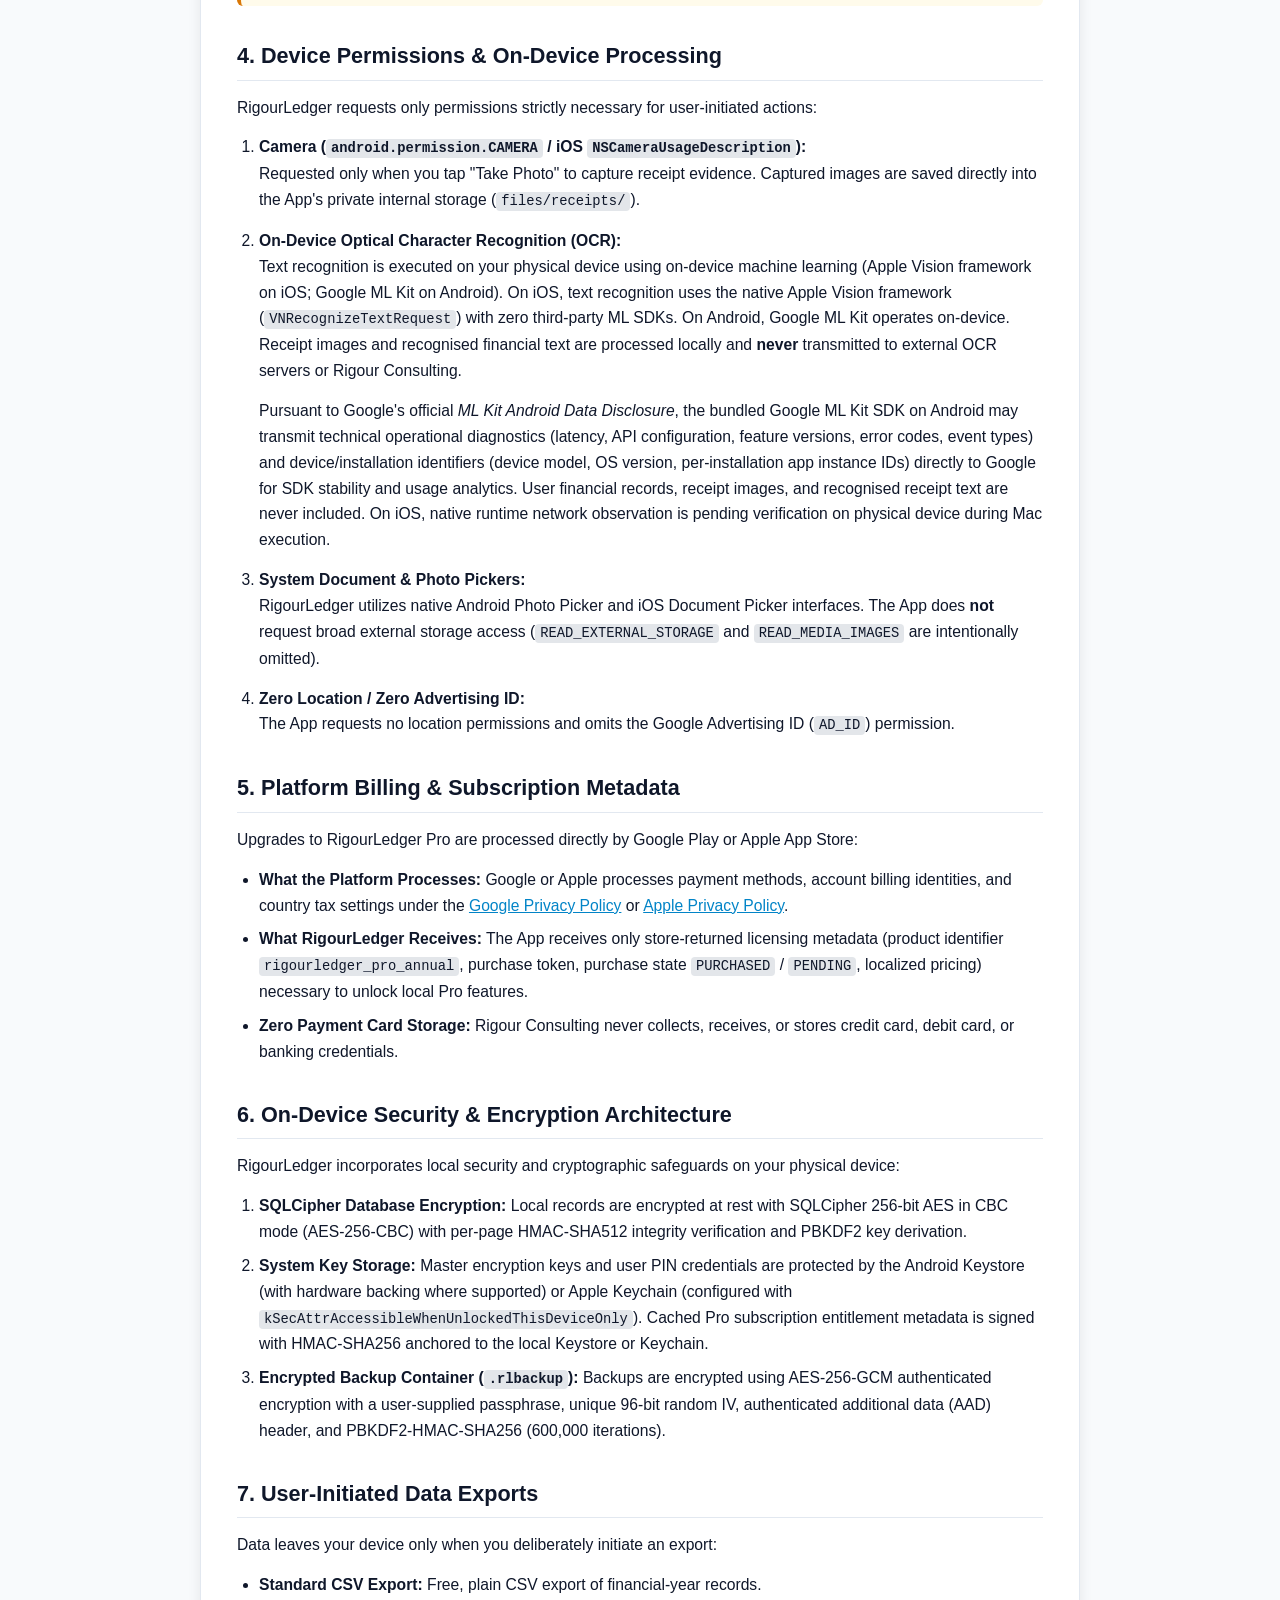
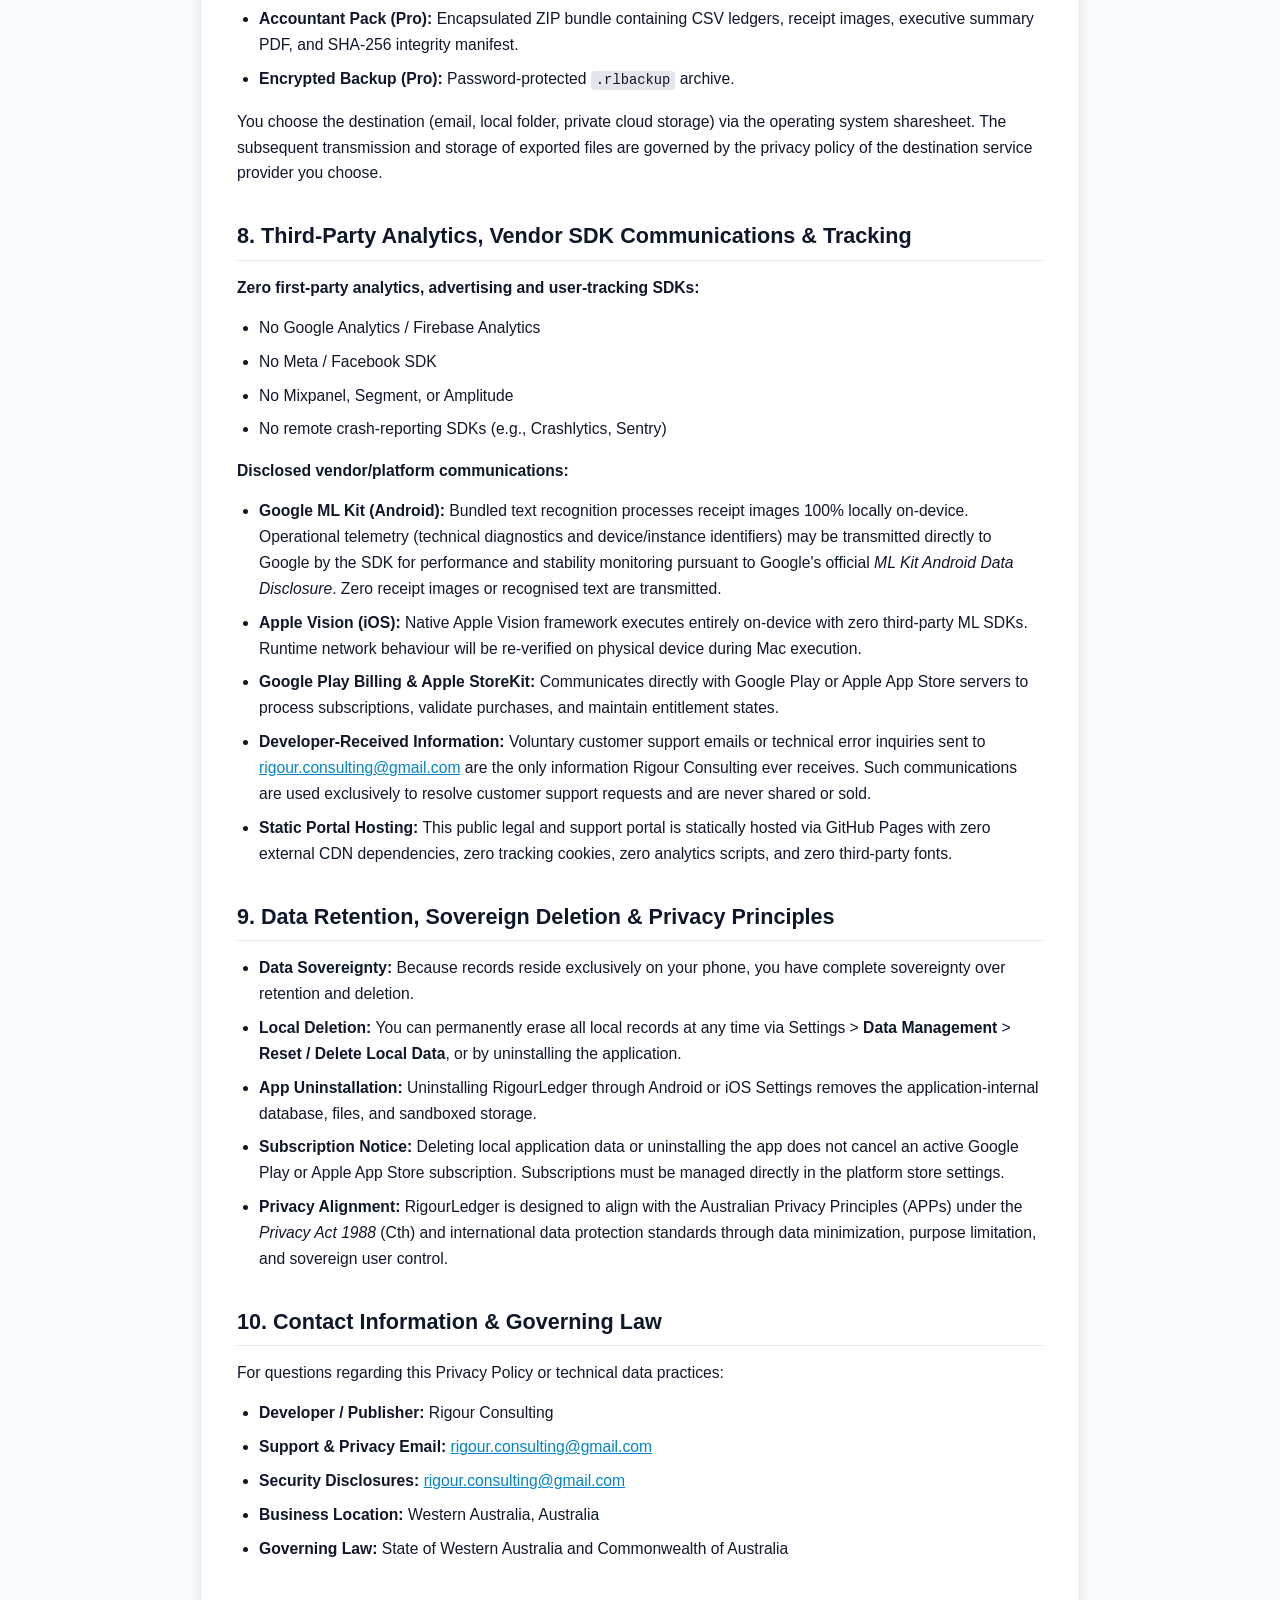
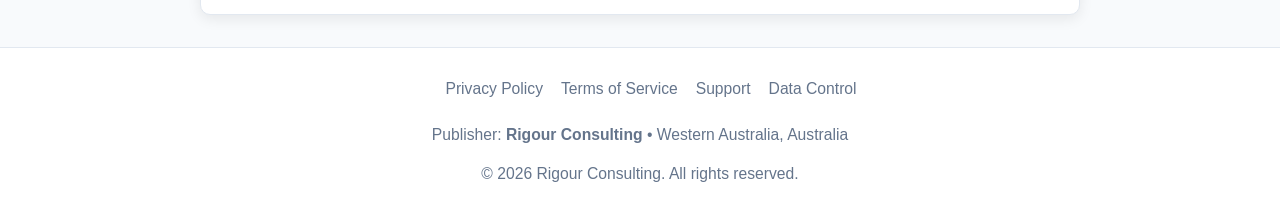
==== commit e79c89ab: "fix(compliance): reconcile Apple Vision OCR, Keychain, and EULA disclosures" ====
--- a/privacy/index.html
+++ b/privacy/index.html
@@ -82,8 +82,8 @@
           </li>
           <li>
             <strong>On-Device Optical Character Recognition (OCR):</strong>
-            <p>Text recognition is executed on your physical device using on-device machine learning (Google ML Kit on Android). Receipt images and recognised financial text are processed locally and <strong>never</strong> transmitted to external OCR servers or Rigour Consulting.</p>
-            <p>Pursuant to Google's official <em>ML Kit Android Data Disclosure</em>, the bundled Google ML Kit SDK may transmit technical operational diagnostics (latency, API configuration, feature versions, error codes, event types) and device/installation identifiers (device model, OS version, per-installation app instance IDs) directly to Google for SDK stability and usage analytics. User financial records, receipt images, and recognised receipt text are never included.</p>
+            <p>Text recognition is executed on your physical device using on-device machine learning (Apple Vision framework on iOS; Google ML Kit on Android). On iOS, text recognition uses the native Apple Vision framework (<code>VNRecognizeTextRequest</code>) with zero third-party ML SDKs. On Android, Google ML Kit operates on-device. Receipt images and recognised financial text are processed locally and <strong>never</strong> transmitted to external OCR servers or Rigour Consulting.</p>
+            <p>Pursuant to Google's official <em>ML Kit Android Data Disclosure</em>, the bundled Google ML Kit SDK on Android may transmit technical operational diagnostics (latency, API configuration, feature versions, error codes, event types) and device/installation identifiers (device model, OS version, per-installation app instance IDs) directly to Google for SDK stability and usage analytics. User financial records, receipt images, and recognised receipt text are never included. On iOS, native runtime network observation is pending verification on physical device during Mac execution.</p>
           </li>
           <li>
             <strong>System Document &amp; Photo Pickers:</strong>
@@ -111,7 +111,7 @@
         <p>RigourLedger incorporates local security and cryptographic safeguards on your physical device:</p>
         <ol>
           <li><strong>SQLCipher Database Encryption:</strong> Local records are encrypted at rest with SQLCipher 256-bit AES in CBC mode (AES-256-CBC) with per-page HMAC-SHA512 integrity verification and PBKDF2 key derivation.</li>
-          <li><strong>Hardware-Backed Key Storage:</strong> Master encryption keys and user PIN credentials are protected by the Android Keystore / iOS Keychain with hardware backing where supported. Cached Pro subscription entitlement metadata is signed with HMAC-SHA256 anchored to the hardware Keystore.</li>
+          <li><strong>System Key Storage:</strong> Master encryption keys and user PIN credentials are protected by the Android Keystore (with hardware backing where supported) or Apple Keychain (configured with <code>kSecAttrAccessibleWhenUnlockedThisDeviceOnly</code>). Cached Pro subscription entitlement metadata is signed with HMAC-SHA256 anchored to the local Keystore or Keychain.</li>
           <li><strong>Encrypted Backup Container (<code>.rlbackup</code>):</strong> Backups are encrypted using AES-256-GCM authenticated encryption with a user-supplied passphrase, unique 96-bit random IV, authenticated additional data (AAD) header, and PBKDF2-HMAC-SHA256 (600,000 iterations).</li>
         </ol>
       </section>
@@ -138,9 +138,11 @@
         </ul>
         <p><strong>Disclosed vendor/platform communications:</strong></p>
         <ul>
-          <li><strong>Google ML Kit:</strong> Bundled text recognition processes receipt images 100% locally on-device. Operational telemetry (technical diagnostics and device/instance identifiers) may be transmitted directly to Google by the SDK for performance and stability monitoring pursuant to Google's official <em>ML Kit Android Data Disclosure</em>. Zero receipt images or recognised text are transmitted.</li>
+          <li><strong>Google ML Kit (Android):</strong> Bundled text recognition processes receipt images 100% locally on-device. Operational telemetry (technical diagnostics and device/instance identifiers) may be transmitted directly to Google by the SDK for performance and stability monitoring pursuant to Google's official <em>ML Kit Android Data Disclosure</em>. Zero receipt images or recognised text are transmitted.</li>
+          <li><strong>Apple Vision (iOS):</strong> Native Apple Vision framework executes entirely on-device with zero third-party ML SDKs. Runtime network behaviour will be re-verified on physical device during Mac execution.</li>
           <li><strong>Google Play Billing &amp; Apple StoreKit:</strong> Communicates directly with Google Play or Apple App Store servers to process subscriptions, validate purchases, and maintain entitlement states.</li>
-          <li>Rigour Consulting collects and stores no user telemetry.</li>
+          <li><strong>Developer-Received Information:</strong> Voluntary customer support emails or technical error inquiries sent to <a href="mailto:rigour.consulting@gmail.com">rigour.consulting@gmail.com</a> are the only information Rigour Consulting ever receives. Such communications are used exclusively to resolve customer support requests and are never shared or sold.</li>
+          <li><strong>Static Portal Hosting:</strong> This public legal and support portal is statically hosted via GitHub Pages with zero external CDN dependencies, zero tracking cookies, zero analytics scripts, and zero third-party fonts.</li>
         </ul>
       </section>
 
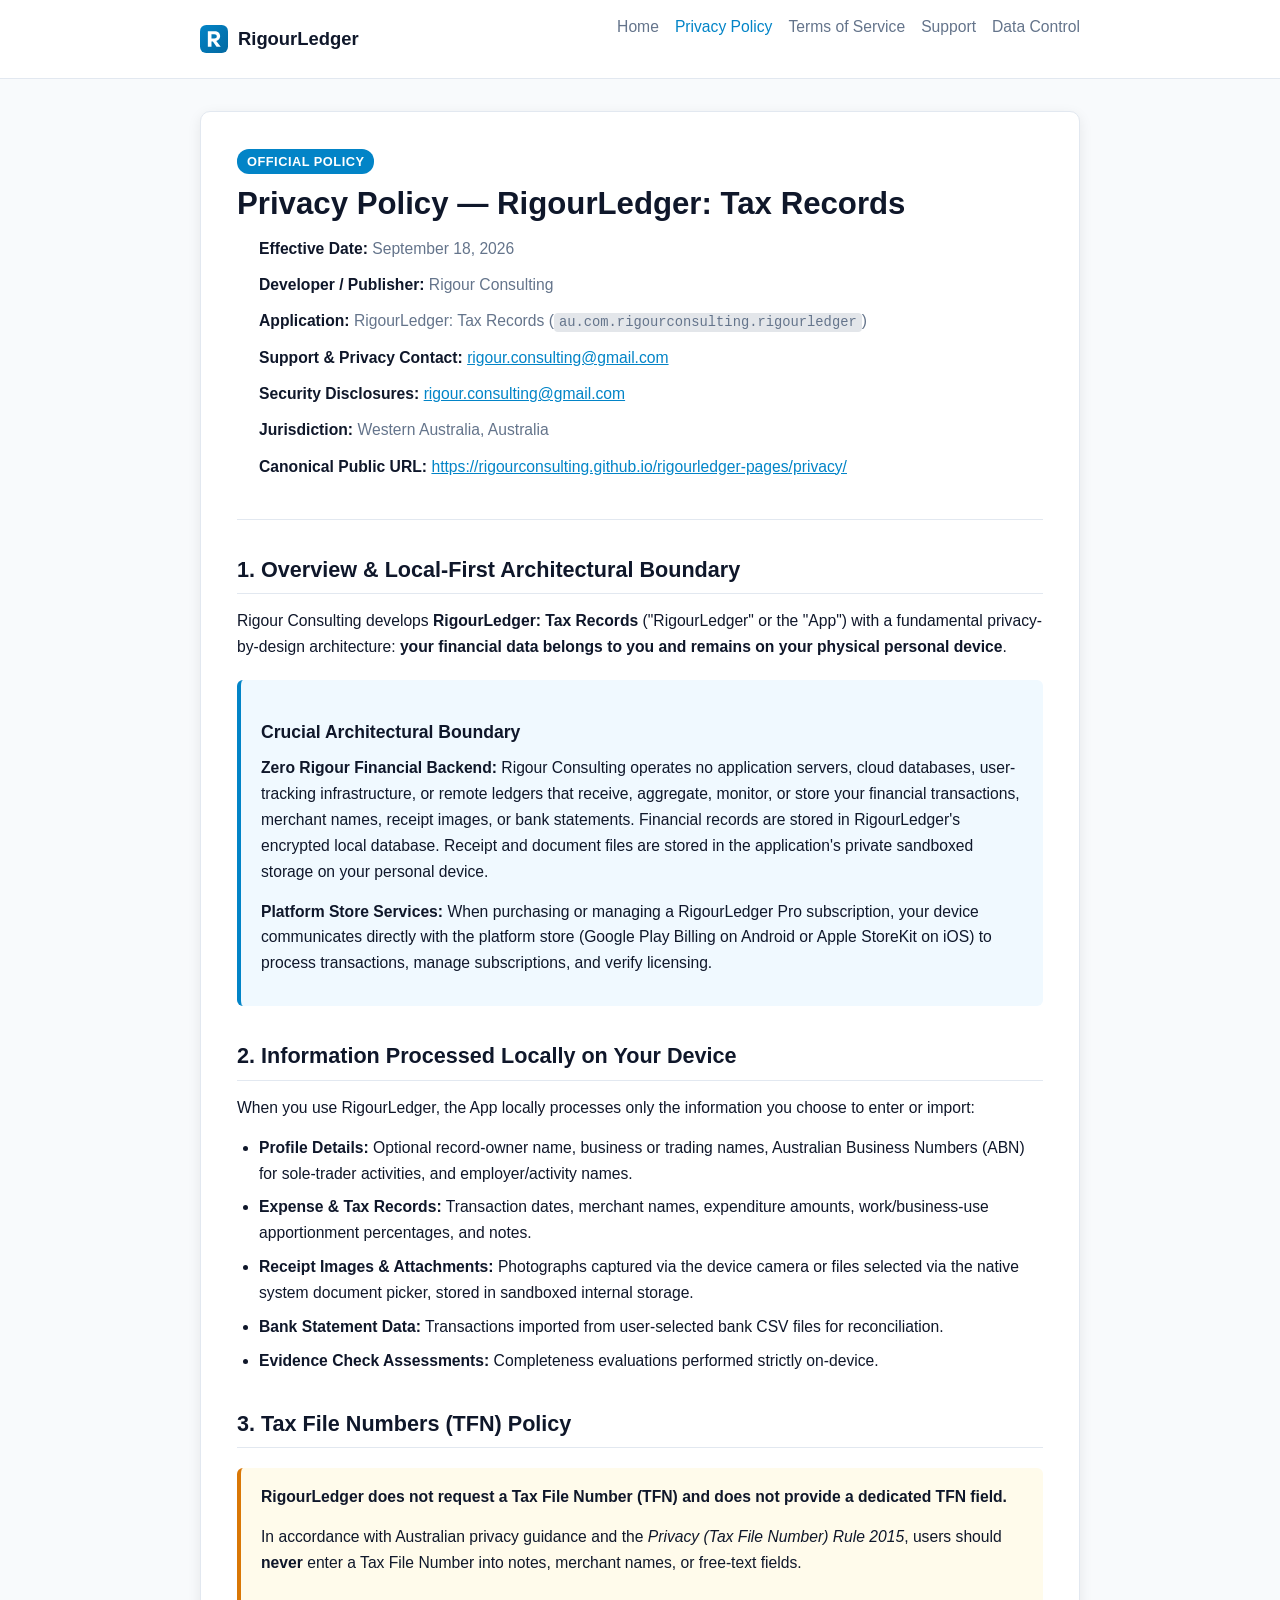
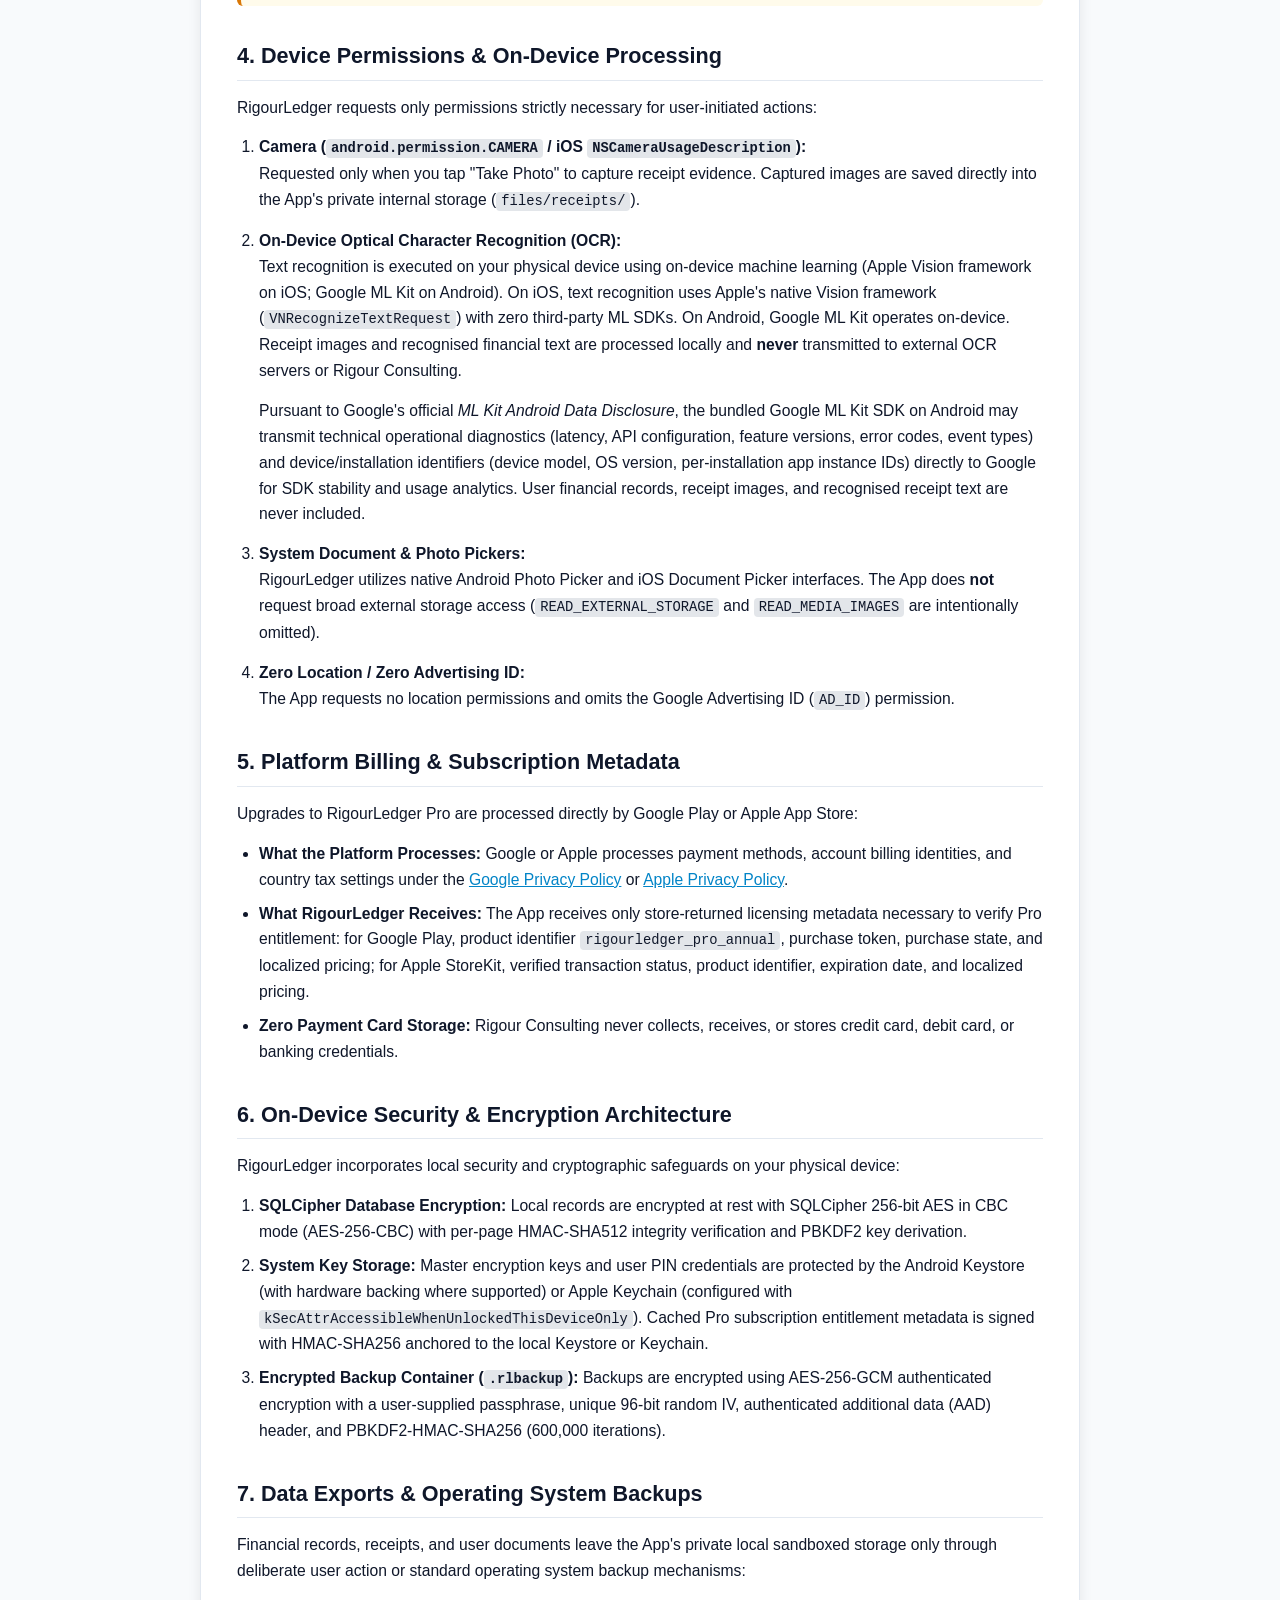
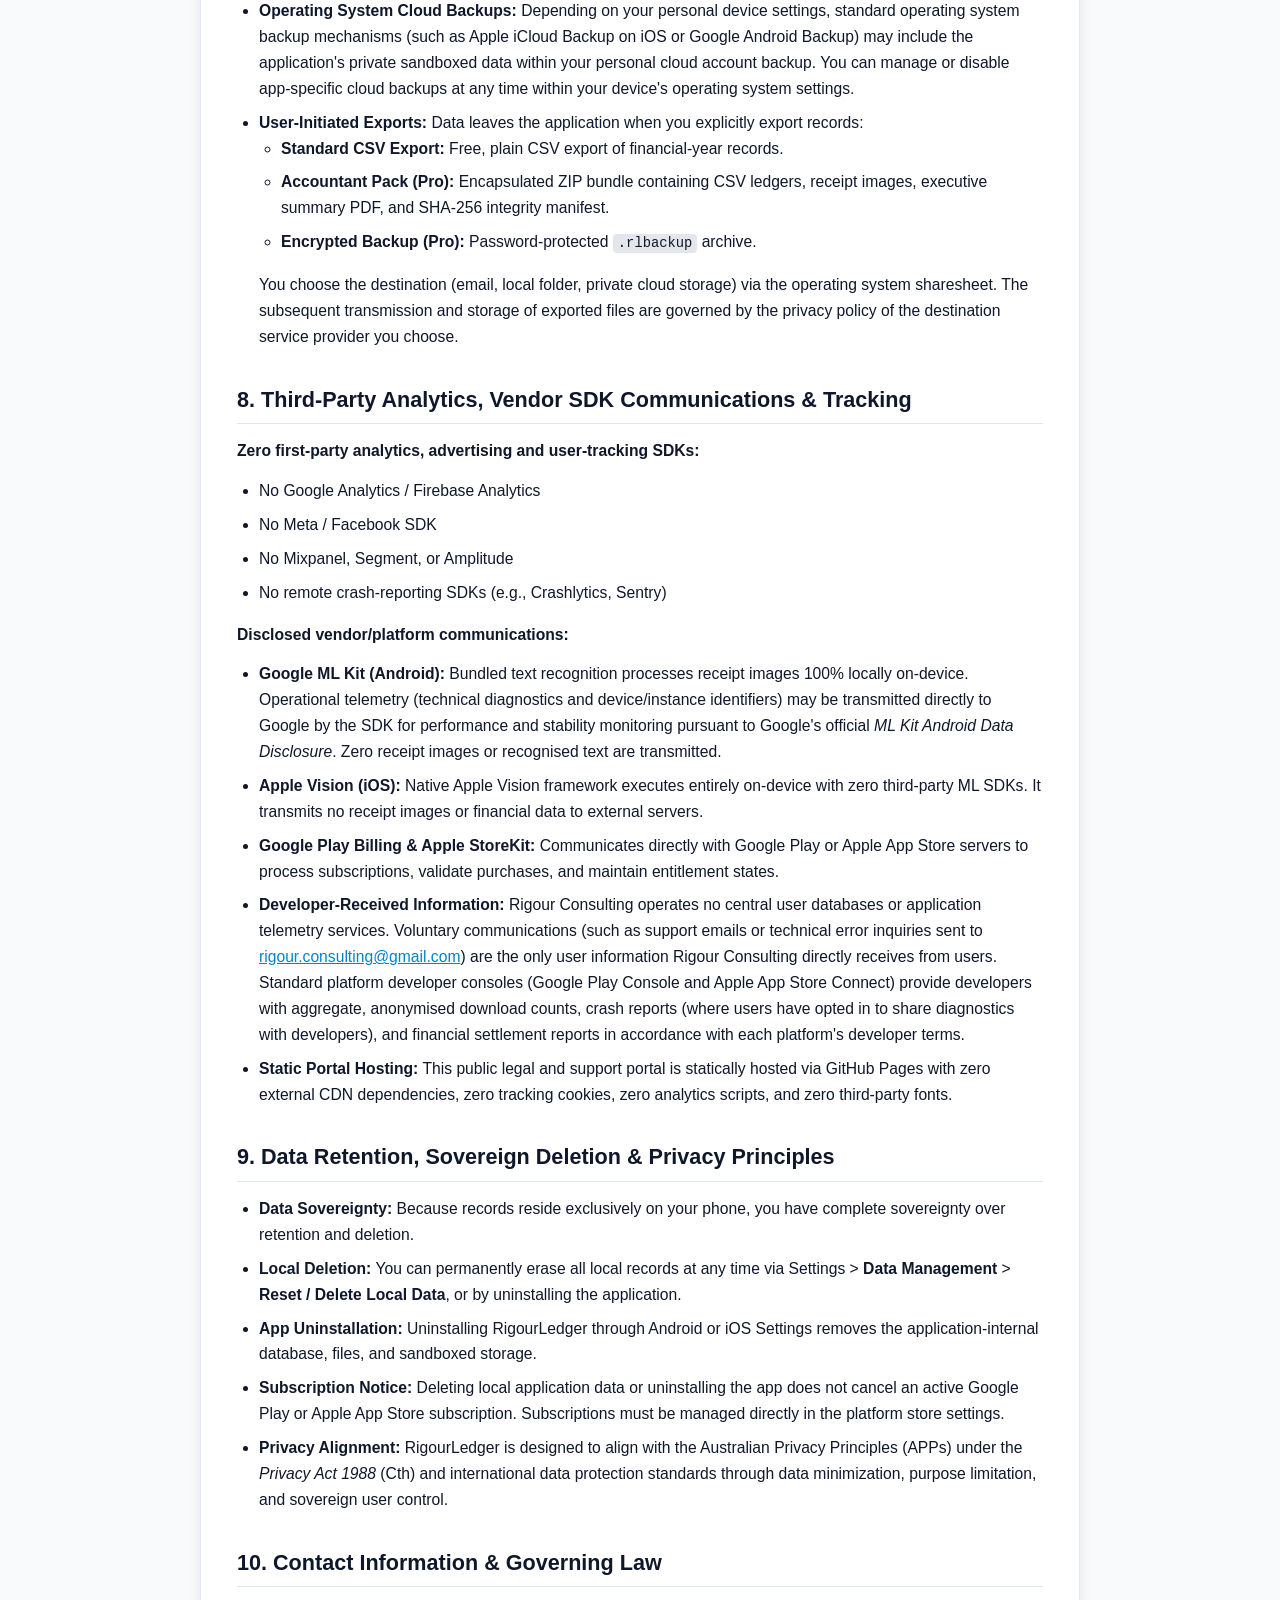
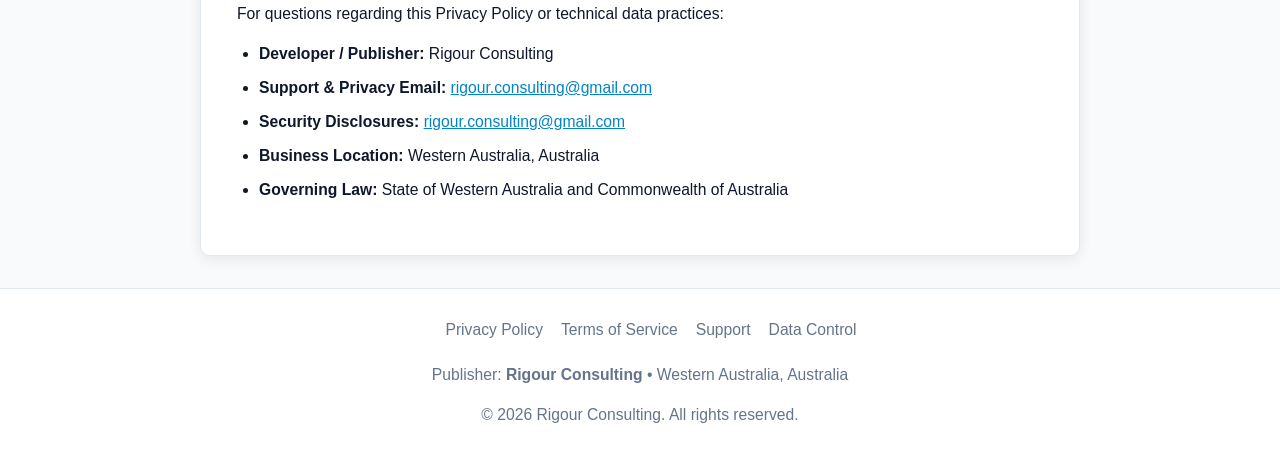
==== commit 052b7856: "fix(legal): refine EULA precedence, store metadata, OS backups, and telemetry disclosures" ====
--- a/privacy/index.html
+++ b/privacy/index.html
@@ -82,8 +82,8 @@
           </li>
           <li>
             <strong>On-Device Optical Character Recognition (OCR):</strong>
-            <p>Text recognition is executed on your physical device using on-device machine learning (Apple Vision framework on iOS; Google ML Kit on Android). On iOS, text recognition uses the native Apple Vision framework (<code>VNRecognizeTextRequest</code>) with zero third-party ML SDKs. On Android, Google ML Kit operates on-device. Receipt images and recognised financial text are processed locally and <strong>never</strong> transmitted to external OCR servers or Rigour Consulting.</p>
-            <p>Pursuant to Google's official <em>ML Kit Android Data Disclosure</em>, the bundled Google ML Kit SDK on Android may transmit technical operational diagnostics (latency, API configuration, feature versions, error codes, event types) and device/installation identifiers (device model, OS version, per-installation app instance IDs) directly to Google for SDK stability and usage analytics. User financial records, receipt images, and recognised receipt text are never included. On iOS, native runtime network observation is pending verification on physical device during Mac execution.</p>
+            <p>Text recognition is executed on your physical device using on-device machine learning (Apple Vision framework on iOS; Google ML Kit on Android). On iOS, text recognition uses Apple's native Vision framework (<code>VNRecognizeTextRequest</code>) with zero third-party ML SDKs. On Android, Google ML Kit operates on-device. Receipt images and recognised financial text are processed locally and <strong>never</strong> transmitted to external OCR servers or Rigour Consulting.</p>
+            <p>Pursuant to Google's official <em>ML Kit Android Data Disclosure</em>, the bundled Google ML Kit SDK on Android may transmit technical operational diagnostics (latency, API configuration, feature versions, error codes, event types) and device/installation identifiers (device model, OS version, per-installation app instance IDs) directly to Google for SDK stability and usage analytics. User financial records, receipt images, and recognised receipt text are never included.</p>
           </li>
           <li>
             <strong>System Document &amp; Photo Pickers:</strong>
@@ -101,7 +101,7 @@
         <p>Upgrades to RigourLedger Pro are processed directly by Google Play or Apple App Store:</p>
         <ul>
           <li><strong>What the Platform Processes:</strong> Google or Apple processes payment methods, account billing identities, and country tax settings under the <a href="https://policies.google.com/privacy" target="_blank" rel="noopener noreferrer">Google Privacy Policy</a> or <a href="https://www.apple.com/legal/privacy/" target="_blank" rel="noopener noreferrer">Apple Privacy Policy</a>.</li>
-          <li><strong>What RigourLedger Receives:</strong> The App receives only store-returned licensing metadata (product identifier <code>rigourledger_pro_annual</code>, purchase token, purchase state <code>PURCHASED</code> / <code>PENDING</code>, localized pricing) necessary to unlock local Pro features.</li>
+          <li><strong>What RigourLedger Receives:</strong> The App receives only store-returned licensing metadata necessary to verify Pro entitlement: for Google Play, product identifier <code>rigourledger_pro_annual</code>, purchase token, purchase state, and localized pricing; for Apple StoreKit, verified transaction status, product identifier, expiration date, and localized pricing.</li>
           <li><strong>Zero Payment Card Storage:</strong> Rigour Consulting never collects, receives, or stores credit card, debit card, or banking credentials.</li>
         </ul>
       </section>
@@ -117,14 +117,19 @@
       </section>
 
       <section>
-        <h2>7. User-Initiated Data Exports</h2>
-        <p>Data leaves your device only when you deliberately initiate an export:</p>
+        <h2>7. Data Exports &amp; Operating System Backups</h2>
+        <p>Financial records, receipts, and user documents leave the App's private local sandboxed storage only through deliberate user action or standard operating system backup mechanisms:</p>
         <ul>
-          <li><strong>Standard CSV Export:</strong> Free, plain CSV export of financial-year records.</li>
-          <li><strong>Accountant Pack (Pro):</strong> Encapsulated ZIP bundle containing CSV ledgers, receipt images, executive summary PDF, and SHA-256 integrity manifest.</li>
-          <li><strong>Encrypted Backup (Pro):</strong> Password-protected <code>.rlbackup</code> archive.</li>
+          <li><strong>Operating System Cloud Backups:</strong> Depending on your personal device settings, standard operating system backup mechanisms (such as Apple iCloud Backup on iOS or Google Android Backup) may include the application's private sandboxed data within your personal cloud account backup. You can manage or disable app-specific cloud backups at any time within your device's operating system settings.</li>
+          <li><strong>User-Initiated Exports:</strong> Data leaves the application when you explicitly export records:
+            <ul>
+              <li><strong>Standard CSV Export:</strong> Free, plain CSV export of financial-year records.</li>
+              <li><strong>Accountant Pack (Pro):</strong> Encapsulated ZIP bundle containing CSV ledgers, receipt images, executive summary PDF, and SHA-256 integrity manifest.</li>
+              <li><strong>Encrypted Backup (Pro):</strong> Password-protected <code>.rlbackup</code> archive.</li>
+            </ul>
+            <p>You choose the destination (email, local folder, private cloud storage) via the operating system sharesheet. The subsequent transmission and storage of exported files are governed by the privacy policy of the destination service provider you choose.</p>
+          </li>
         </ul>
-        <p>You choose the destination (email, local folder, private cloud storage) via the operating system sharesheet. The subsequent transmission and storage of exported files are governed by the privacy policy of the destination service provider you choose.</p>
       </section>
 
       <section>
@@ -139,9 +144,9 @@
         <p><strong>Disclosed vendor/platform communications:</strong></p>
         <ul>
           <li><strong>Google ML Kit (Android):</strong> Bundled text recognition processes receipt images 100% locally on-device. Operational telemetry (technical diagnostics and device/instance identifiers) may be transmitted directly to Google by the SDK for performance and stability monitoring pursuant to Google's official <em>ML Kit Android Data Disclosure</em>. Zero receipt images or recognised text are transmitted.</li>
-          <li><strong>Apple Vision (iOS):</strong> Native Apple Vision framework executes entirely on-device with zero third-party ML SDKs. Runtime network behaviour will be re-verified on physical device during Mac execution.</li>
+          <li><strong>Apple Vision (iOS):</strong> Native Apple Vision framework executes entirely on-device with zero third-party ML SDKs. It transmits no receipt images or financial data to external servers.</li>
           <li><strong>Google Play Billing &amp; Apple StoreKit:</strong> Communicates directly with Google Play or Apple App Store servers to process subscriptions, validate purchases, and maintain entitlement states.</li>
-          <li><strong>Developer-Received Information:</strong> Voluntary customer support emails or technical error inquiries sent to <a href="mailto:rigour.consulting@gmail.com">rigour.consulting@gmail.com</a> are the only information Rigour Consulting ever receives. Such communications are used exclusively to resolve customer support requests and are never shared or sold.</li>
+          <li><strong>Developer-Received Information:</strong> Rigour Consulting operates no central user databases or application telemetry services. Voluntary communications (such as support emails or technical error inquiries sent to <a href="mailto:rigour.consulting@gmail.com">rigour.consulting@gmail.com</a>) are the only user information Rigour Consulting directly receives from users. Standard platform developer consoles (Google Play Console and Apple App Store Connect) provide developers with aggregate, anonymised download counts, crash reports (where users have opted in to share diagnostics with developers), and financial settlement reports in accordance with each platform's developer terms.</li>
           <li><strong>Static Portal Hosting:</strong> This public legal and support portal is statically hosted via GitHub Pages with zero external CDN dependencies, zero tracking cookies, zero analytics scripts, and zero third-party fonts.</li>
         </ul>
       </section>
